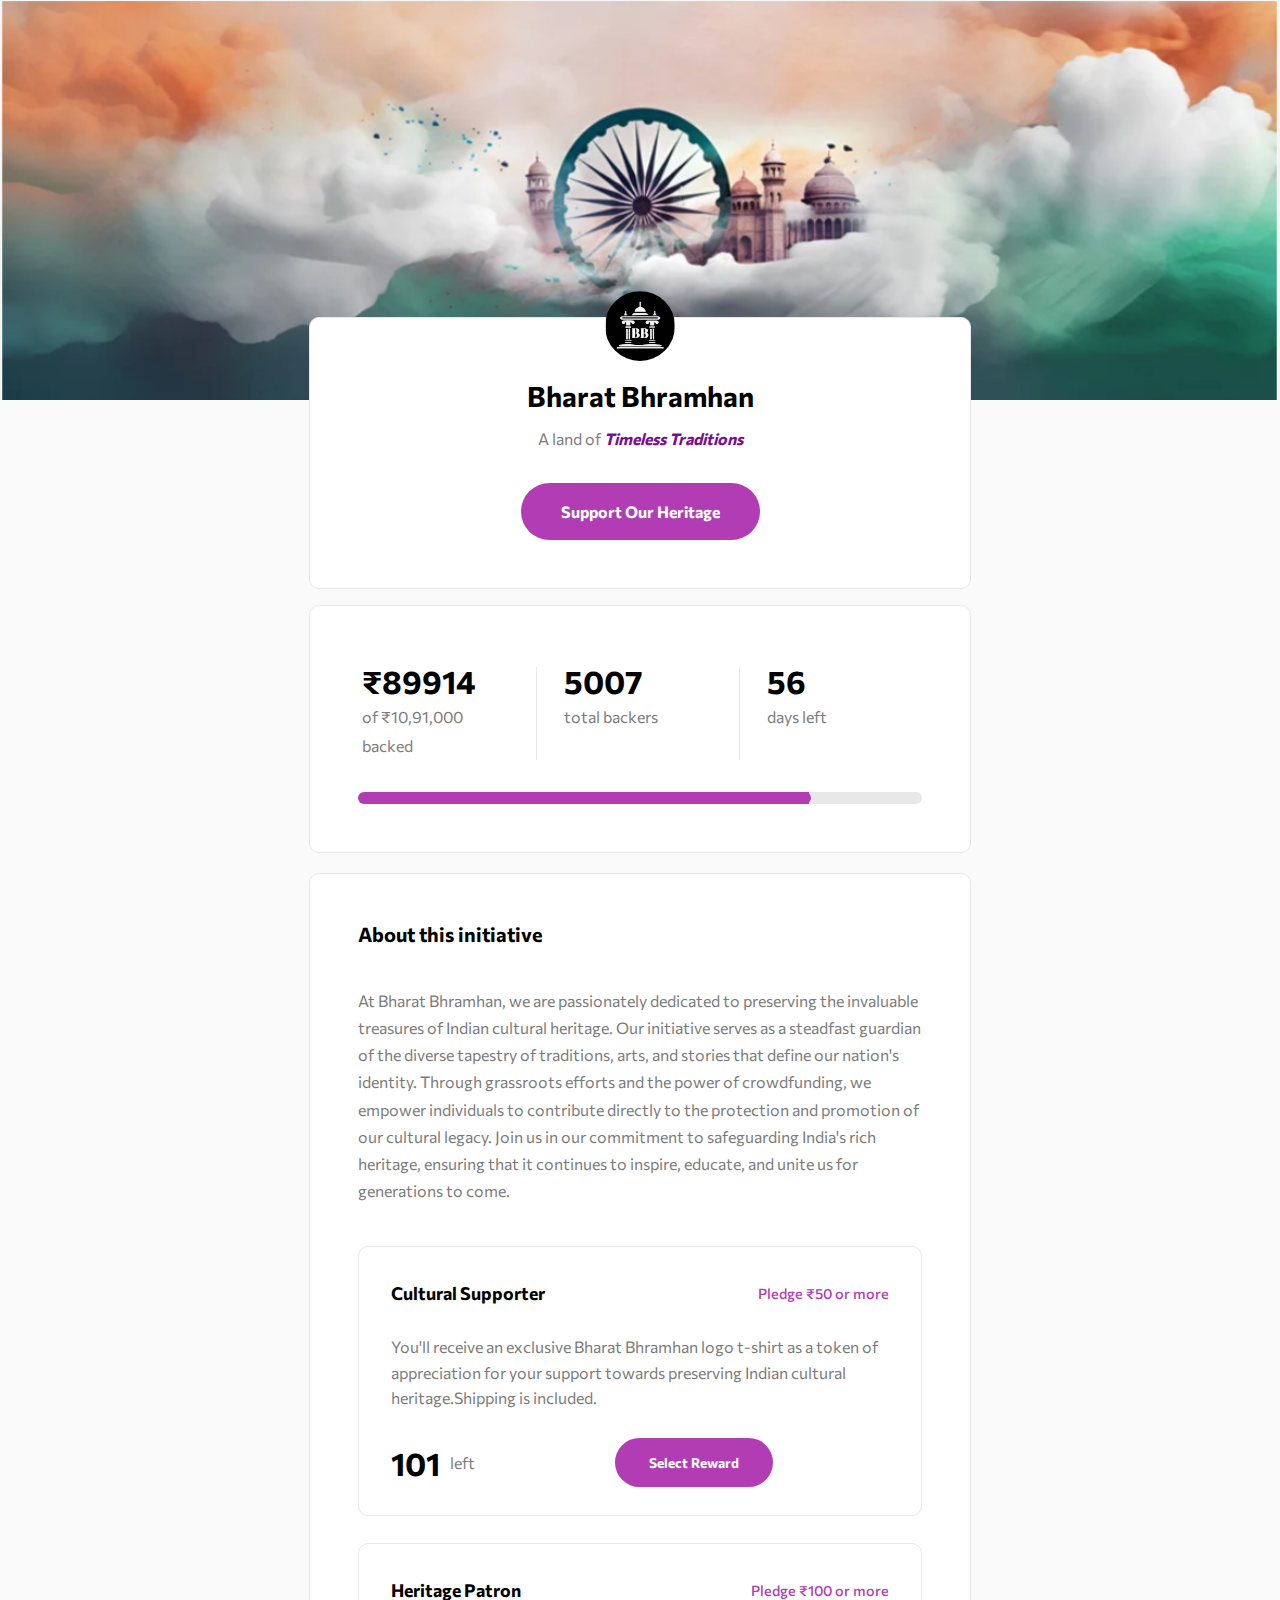
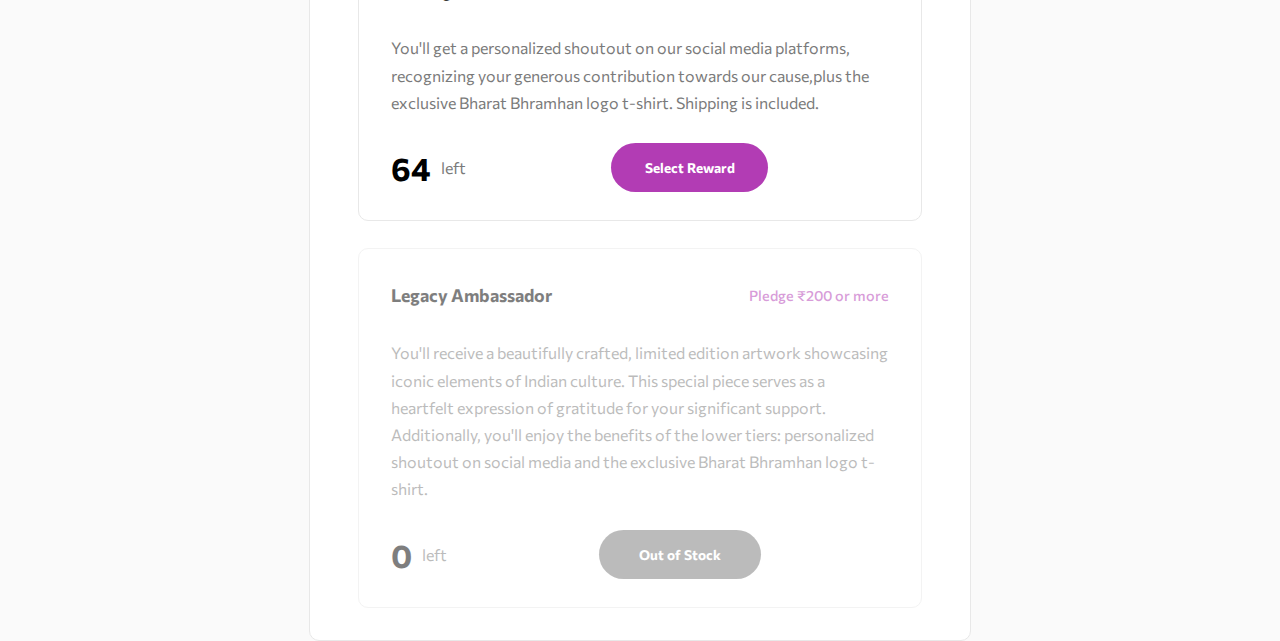
==== Crowd_Funding Frontend/index.html @ fe2e6b45 "Update index.html" ====
<!DOCTYPE html>
<html lang="en">

<head>
    <meta charset="UTF-8">
    <meta name="description" content="Crowdfunding product page - Frontend Mentor">
    <meta name="keywords" content="Crowdfunding product page, Frontend Mentor">
    <meta name="viewport" content="width=device-width, initial-scale=1.0">
    <link rel="icon" type="image/png" sizes="32x32" href="images/BB_favicon.png">
    <link rel="stylesheet" href="styles/styles.css">
    <link rel="stylesheet" href="styles/responsive.css">
    <title>Bharat Bhramhan</title>
</head>

<body>
    <header class="head">

        <nav class="menu">
            <!-- <a href=""class="hidden-image"><img src="images/BB_favicon.png" height="60px" width="60px"  alt="Logo" class="logo"></a> -->
            <!-- <ul>
                <li><a href="./" class="link">About</a></li>
                <li><a href="./" class="link">Discover</a></li>
                <li><a href="./" class="link">Get Started</a></li>
            </ul> -->
        </nav>
        <nav class="hambruger-navigation">
            <!-- <a href="www.instagram.com"><img
                    src="images/BB.svg" alt="Logo" border-radius="40px" class="logo-hambruger"></a> -->
            <div class="hamburger-menu"></div>
        </nav>

        <div class="menu-background"></div>
    </header>
    <main>

        <article class="project-header">

            <a href="https://catherineisonline.github.io/crowdfunding-product-page-frontendmentor/"><img
                    src="images/BB.svg"  alt="project-logo" class="project-logo"></a>
            <section class="intro">

                <section class="intro-info">

                    <h1>Bharat Bhramhan</h1>
                    <p>A  land of <b>Timeless Traditions</b></p>
                </section>
                <section class="action-btn">

                    <button type="button" class="back-btn">Support Our Heritage</button>
                    <section class="bookmark">
                        
                        
                        
                    </section>

                </section>
            </section>

        </article>
        <article class="stats">

            <section class="stats-numbers">

                <p class="stat"><span>₹</span><span id="increment-one"></span><br>of ₹10,91,000 backed</p>
                <p class="stat"><span id="increment-two">2069</span><br>total backers</p>
                <p class="stat"><span id="increment-three">56</span><br>days left</p>
            </section>
            <input type="range" name="range" class="progress" min="0" max="10" value="8.4" step="1"
                aria-label="progress-bar">
        </article>
        <article class="project-description">


            <section class="projects-info">
                <h2>About this initiative</h2>
                <p>
                    At Bharat Bhramhan, we are passionately dedicated to preserving the invaluable treasures of Indian cultural heritage. Our initiative serves as a steadfast guardian of the diverse tapestry of traditions, arts, and stories that define our nation's identity. Through grassroots efforts and the power of crowdfunding, we empower individuals to contribute directly to the protection and promotion of our cultural legacy. Join us in our commitment to safeguarding India's rich heritage, ensuring that it continues to inspire, educate, and unite us for generations to come.
                </p>
            </section>
            <section class="project-types">

                <section class="item">

                    <section class="item-header">
                        <h3>Cultural Supporter </h3>
                        <p class="price-range">Pledge ₹50 or more</p>
                    </section>
                    <p class="item-description">You'll receive an exclusive Bharat Bhramhan logo t-shirt as a token of appreciation for your support towards preserving Indian cultural heritage.Shipping is included.</p>
                    <section class="info">

                        <p class="capacity"><span class="bamboo-capacity">101</span> left</p>
                        <button class="select-reward" id="reward-1">Select Reward</button>
                    </section>
                </section>
                <section class="item">

                    <section class="item-header">
                        <h3>Heritage Patron</h3>
                        <p class="price-range">Pledge ₹100 or more</p>
                    </section>
                    <p class="description">You'll get a personalized shoutout on our social media platforms, recognizing your generous contribution towards our cause,plus the exclusive Bharat Bhramhan logo t-shirt. Shipping is included.</p>
                    <section class="info">

                        <p class="capacity"><span class="black-capacity">64</span> left</p>
                        <button class="select-reward" id="reward-2">Select Reward</button>
                    </section>
                </section>
                <section class="item out-of-stock">

                    <section class="item-header">

                        <h3>Legacy Ambassador </h3>
                        <p class="price-range">Pledge ₹200 or more</p>
                    </section>
                    <p class="description">You'll receive a beautifully crafted, limited edition artwork showcasing iconic elements of Indian culture. This special piece serves as a heartfelt expression of gratitude for your significant support. Additionally, you'll enjoy the benefits of the lower tiers: personalized shoutout on social media and the exclusive Bharat Bhramhan logo t-shirt.</p>
                    <section class="info">

                        <p class="capacity"><span>0</span> left</p>
                        <button class="select-reward" id="reward-3">Out of Stock</button>
                    </section>
                </section>
            </section>
        </article>
        <article class="modal">

            <section class="modal-content">
                <img src="images/icon-close-modal.svg" alt="close" class="close-modal">
                <h2>Back our initiative</h2>
                <p class="description">
                    Want to support us in
                </p>
                <section class="project-types">

                    <section class="item" id="item-1">

                        <section class="info">

                            <input type="radio" name="type-selection" class="type-selection" id="support"
                                value="support" aria-label="No Reward">
                            <section class="item-header">
                                <h3>Pledge with no reward</h3>
                            </section>
                            <p class="description">
                                Choose to support us without a reward if you simply believe in our objective.
                            </p>
                        </section>
                    </section>
                    <section class="item" id="item-2">

                        <section class="info">

                            <input type="radio" name="type-selection" class="type-selection" aria-label="Bamboo"
                                value="bamboo">
                            <section class="item-header">
                                <h3>Cultural Supporter</h3>
                                <p class="price-range">Pledge ₹50 or more</p>
                                <p class="capacity"><span class="bamboo-capacity">101</span> left</p>
                            </section>
                            <p class="description">You'll receive an exclusive Bharat Bhramhan logo t-shirt as a token of appreciation for your support towards preserving Indian cultural heritage.Shipping is included
                            </p>
                        </section>
                        <section class="pledge">
                            <select class="options">
                                <!-- option tag starts -->
                                <option>Choose whom to Donate</option>
                                <option value="Ajanta Caves">Ajanta Caves</option>
                                <option value="#">Ellora Caves</option>
                                <option value="#">Agra Fort</option>
                                <option value="#">Taj Mahal</option>
                                <option value="#">Konarak Sun Temple</option>
                                <option value="#">Group of Monuments at Mahabalipuram</option>
                                <option value="#">Kaziranga National Park</option>
                                <option value="#">Manas Wildlife Sanctuary</option>
                                <option value="#">Keoladeo National Park</option>
                                <option value="#">Churches and Convents of Goa</option>
                                <option value="#">Khajuraho Group of Monuments</option>
                                <option value="#">Group of Monuments at Hampi</option>
                                <option value="#">Fatehpur Sikri</option>
                                <option value="#">Group of Monuments at Pattadakal</option>
                                <option value="#">Elephanta Caves</option>
                                <option value="#">Great Living Chola Temples</option>
                                <option value="#">Sundarbans National Park</option>
                                <option value="#">Nanda Devi and Valley of Flowers National Parks</option>
                                <option value="#">Buddhist Monuments at Sanchi</option>
                                <option value="#">Humayun's Tumb</option>
                                <option value="#">Qutb Minar and its Monuments</option>
                                <option value="#">Mountain Railways of India</option>
                                <option value="#">Mahabodhi Temple Complex at Bodh Gaya</option>
                                <option value="#">Rock Shelters of Bhimbetka</option>
                                <option value="#">Chhatrapati Shivaji Terminus (formerly Victoria Terminus)</option>
                                <option value="#">Champaner-Pavagadh Archaeological Park</option>
                                <option value="#">Red Fort Complex</option>
                                <option value="#">The Jantar Mantar</option>
                                <option value="#">Western Ghats</option>
                                <option value="#">Hill Forst of Rajasthan</option>
                                <option value="#">Rani ki vav (The Queen's Stepwell)</option>
                                <option value="#">Great Himalayan National Park</option>
                                <option value="#">Archaeological Site of Nalanda Mahavihara at Nalanda</option>
                                <option value="#">Khangchendzonga National Park</option>
                                <option value="#">The Architectural Work Of Le Corbusier</option>
                                <option value="#">Historic City of Ahmedabad</option>
                                <option value="#">The Victorian and Art Deco Ensemble of Mumbai</option>
                                <option value="#">Jaipur</option>
                                <!-- option tag ends -->
                              </select>
                            <form action="post" class="form">
                                <section class="container">

                                    <label>₹</label>
                                    <input type="number" name="pledge-input" min="25" value="25" class="pledge-input"
                                        aria-label="Bamboo">
                                </section>
                                <button type="submit" class="cta-continue">Continue</button>
                            </form>
                        </section>
                    </section>
                    <section class="item" id="item-3">

                        <section class="info">

                            <input type="radio" name="type-selection" class="type-selection" aria-label="Black"
                                value="black">
                            <section class="item-header">
                                <h3>Heritage Patron</h3>
                                <p class="price-range">Pledge ₹100 or more</p>
                                <p class="capacity"><span class="black-capacity">64</span> left</p>
                            </section>
                            <p class="description">You'll get a personalized shoutout on our social media platforms, recognizing your generous contribution towards our cause,plus the exclusive Bharat Bhramhan logo t-shirt. Shipping is included.</p>
                        </section>
                        <section class="pledge">

                            <select class="options">
                                <!-- option tag starts -->
                                <option>Choose whom to Donate</option>
                                <option value="#">Ajanta Caves</option>
                                <option value="#">Ellora Caves</option>
                                <option value="#">Agra Fort</option>
                                <option value="#">Taj Mahal</option>
                                <option value="#">Konarak Sun Temple</option>
                                <option value="#">Group of Monuments at Mahabalipuram</option>
                                <option value="#">Kaziranga National Park</option>
                                <option value="#">Manas Wildlife Sanctuary</option>
                                <option value="#">Keoladeo National Park</option>
                                <option value="#">Churches and Convents of Goa</option>
                                <option value="#">Khajuraho Group of Monuments</option>
                                <option value="#">Group of Monuments at Hampi</option>
                                <option value="#">Fatehpur Sikri</option>
                                <option value="#">Group of Monuments at Pattadakal</option>
                                <option value="#">Elephanta Caves</option>
                                <option value="#">Great Living Chola Temples</option>
                                <option value="#">Sundarbans National Park</option>
                                <option value="#">Nanda Devi and Valley of Flowers National Parks</option>
                                <option value="#">Buddhist Monuments at Sanchi</option>
                                <option value="#">Humayun's Tumb</option>
                                <option value="#">Qutb Minar and its Monuments</option>
                                <option value="#">Mountain Railways of India</option>
                                <option value="#">Mahabodhi Temple Complex at Bodh Gaya</option>
                                <option value="#">Rock Shelters of Bhimbetka</option>
                                <option value="#">Chhatrapati Shivaji Terminus (formerly Victoria Terminus)</option>
                                <option value="#">Champaner-Pavagadh Archaeological Park</option>
                                <option value="#">Red Fort Complex</option>
                                <option value="#">The Jantar Mantar</option>
                                <option value="#">Western Ghats</option>
                                <option value="#">Hill Forst of Rajasthan</option>
                                <option value="#">Rani ki vav (The Queen's Stepwell)</option>
                                <option value="#">Great Himalayan National Park</option>
                                <option value="#">Archaeological Site of Nalanda Mahavihara at Nalanda</option>
                                <option value="#">Khangchendzonga National Park</option>
                                <option value="#">The Architectural Work Of Le Corbusier</option>
                                <option value="#">Historic City of Ahmedabad</option>
                                <option value="#">The Victorian and Art Deco Ensemble of Mumbai</option>
                                <option value="#">Jaipur</option>
                                <!-- option tag ends -->
                              </select>
                            <form action="" class="form">
                                <section class="container">

                                    <label>₹</label>
                                    <input type="number" name="pledge-input" min="75" value="75" class="pledge-input"
                                        aria-label="Black">
                                </section>
                                <button type="submit" class="cta-continue">Continue</button>
                            </form>
                        </section>
                    </section>
                    <section class="item out-of-stock" id="item-4">

                        <section class="info">

                            <input type="radio" name="type-selection" class="type-selection"
                                aria-label="Mahogany Special Edition">
                            <section class="item-header">
                                <h3>Legacy Ambassador</h3>
                                <p class="price-range">Pledge ₹200 or more</p>
                                <p class="capacity"><span>0</span> left</p>
                            </section>
                            <p class="description">You'll receive a beautifully crafted, limited edition artwork showcasing iconic elements of Indian culture. This special piece serves as a heartfelt expression of gratitude for your significant support. Additionally, you'll enjoy the benefits of the lower tiers: personalized shoutout on social media and the exclusive Bharat Bhramhan logo t-shirt.</</p>
                        </section>
                        <section class="pledge">

                            <select>
                                <!-- option tag starts -->
                                <option>Choose an option</option>
                                <option value="html">HTML</option>
                                <option value="java">JAVA</option>
                                <option value="C++">C++</option>
                                <option value="php">PHP</option>
                                <option value="perl">PERL</option>
                                <!-- option tag ends -->
                              </select>
                            <form>
                                <section class="container">

                                    <label>₹</label>
                                    <input type="number" name="pledge-input" min="200" value="200" class="pledge-input"
                                        aria-label="Mahogany Special Edition Price Input">
                                </section>
                                <button type="submit" class="cta-continue">Continue</button>
                            </form>
                        </section>
                    </section>
                </section>
            </section>
            <section class="modal-success">

                <img src="images/Check-Icon.svg" alt="check" class="check">
                <section>
                    <h4>Thank you for your generous pledge to Bharat Bhramhan!</h4>
                    <p class="description">Your support is invaluable in safeguarding and celebrating the rich cultural heritage of India. Together, we're making a profound impact on preserving our legacy for generations to come.</p>
                </section>
                <button class="got-it">Got it!</button>
            </section>
        </article>
    </main>
    <script src="index.js"></script>
</body>

</html>
---- Crowd_Funding Frontend/styles/styles.css ----
@import url("https://fonts.googleapis.com/css2?family=Commissioner:wght@400;500;700&display=swap");
:root {
  --moderate-cyan: hsl(299, 50%, 47%);
  --dark-cyan: hsl(289, 72%, 77%);
  --black: hsl(0, 0%, 0%);
  --dark-gray: hsl(0, 0%, 48%);
  --white: rgb(255, 255, 255);
  --gray: rgb(250, 250, 250);
  --light-gray: rgb(232, 232, 232);
  --body-font: "Commissioner", sans-serif;
  --svg-gray: rgba(112, 112, 112, 255);
}

b{
color:hsl(289, 85%, 31%);
font-style:italic;
}
html {
  height: 100vh;
}
body {
  -ms-overflow-style: none; /* for Internet Explorer, Edge */
  scrollbar-width: none; /* for Firefox */
  overflow-y: scroll;
  position: relative;
  margin: 0;
  font-family: var(--body-font);
  font-size: 16px;
  background-color: var(--gray);
  color: var(--dark-gray);
}
body::-webkit-scrollbar {
  display: none; /* for Chrome, Safari, and Opera */
}
h1,
h2,
h3,
h4 {
  font-weight: 700;
  color: var(--black);
}
.description {
  line-height: 1.7em;
}
header {
  background-image: url("../images/Flag-Desktop.png");
  background-repeat: no-repeat;
  background-size: cover;
  height: 25rem;
  background-position: top;
}

.hamburger-menu,
.logo-hambruger {
  display: none;
}

/* Menu */
nav {
  display: flex;
  flex-direction: row;
  justify-content: space-between;
  align-items: center;
  padding: 2rem 0;
  width: 77%;
  margin: 0 auto;
}
.menu ul {
  display: flex;
  flex-direction: row;
  justify-content: space-between;
  gap: 2.1rem;
  list-style: none;
}
.menu ul li a {
  color: var(--white);
  text-decoration: none;
  font-size: 0.8rem;
}

.project-header,
.stats,
.project-description,
.modal-content,
.modal-success {
  width: 44%;
  margin: auto;
  background-color: var(--white);
  border-radius: 10px;
  padding: 2rem 3rem;
  margin: 2rem auto;
  position: relative;
}
.project-header {
  margin-top: -6.5%;
  border: 1px solid var(--light-gray);
}
.project-header .project-logo {
  position: absolute;
  top: -27px;
  height: 70px;
  width: 70px;
  border-radius: 40px;
  left: 50%;
  transform: translateX(-50%);
}

.intro {
  display: flex;
  flex-direction: column;
  text-align: center;
  gap: 1.2rem;
  padding-top: 1.8rem;
}
.intro-info {
  display: flex;
  flex-direction: column;
  display: flex;
}
h1 {
  font-size: 1.75em;
  margin: 0;
}

/* Action Buttons */
.action-btn {
  display: flex;
  justify-content: space-between;
  align-items: center;
  padding-bottom: 1rem;
}
.back-btn {
  padding: 1.2rem 2.5rem;
  border-radius: 30px;
  background-color: var(--moderate-cyan);
  color: var(--white);
  cursor: pointer;
  border: none;
  font-family: var(--body-font);
  font-weight: 700;
  font-size: 1rem;
}

.bookmark {
  position: relative;
  cursor: pointer;
  height: 56px;
}
/* Bookmark button */
.bookmark button {
  border-radius: 0 30px 30px 0;
  cursor: pointer;
  font-weight: 700;
  border: none;
  position: relative;
  padding: 0 2rem;
  font-weight: var(--body-font);
  font-weight: 700;
  font-size: 0.9rem;
  font-size: 1rem;
  height: 56px;
  color: var(--dark-gray);
}

.bookmark svg {
  position: absolute;
  left: -21%;
  top: 0;
}

.bookmark.bookmarked button {
  color: var(--dark-cyan);
}
.bookmark.bookmarked svg circle {
  fill: var(--dark-cyan);
}
.bookmark.bookmarked svg path {
  fill: var(--white);
}
/* Stats */
.stats {
  display: flex;
  flex-direction: column;
  border: 1px solid var(--light-gray);
  margin-top: -1rem;
}
.stats-numbers {
  display: grid;
  grid-template-columns: repeat(3, 1fr);
  gap: 3rem;
  padding-top: 0.8rem;
  padding-left: 0.2rem;
}
.stat {
  position: relative;
}
.stat::after {
  content: "";
  position: absolute;
  left: calc(100% + 1.25rem);
  bottom: 0;
  height: 100%;
  border-right: 1px solid var(--light-gray);
}
.stats-numbers .stat:last-child:after {
  border: none;
}
.stat {
  font-size: 1rem;
  line-height: 1.8rem;
}
.stats-numbers .stat span {
  font-weight: 700;
  font-size: 2em;
  color: var(--black);
  /* letter-spacing: 1px; */
}
.stats .progress {
  border-radius: 0.75rem;
  width: 100%;
  margin: 1rem 0;
  padding: 0;
  outline: none;
  pointer-events: none;
  appearance: none;
  -moz-appearance: none;
  -webkit-appearance: none;
  height: 0.75rem;
  background: linear-gradient(
    to right,
    var(--moderate-cyan) 0,
    var(--moderate-cyan) 80%,
    var(--light-gray) 80%,
    var(--light-gray) 100%
  );
}
.stats .progress::-webkit-slider-thumb {
  appearance: none;
  -moz-appearance: none;
  -webkit-appearance: none;
  width: 0.75rem;
  height: 0.75rem;
  border-radius: 50%;
  background-color: var(--moderate-cyan);
}

/* Project Description */
.project-description {
  display: flex;
  flex-direction: column;
  border: 1px solid var(--light-gray);
  margin-top: -0.8rem;
  gap: 1.6rem;
}
.projects-info {
  display: flex;
  flex-direction: column;
  gap: 0.5rem;
}
.projects-info p {
  line-height: 1.7rem;
}
.projects-info h2 {
  font-size: 1.25em;
}
.project-types {
  display: flex;
  flex-direction: column;
  gap: 1.7rem;
}
.project-types h3 {
  font-size: 1.25em;
}

/* Project Item */
.item {
  display: flex;
  flex-direction: column;
  border: 1px solid var(--light-gray);
  border-radius: 10px;
  padding-top: 1.05rem;
  padding-bottom: 1rem;
  padding-left: 2rem;
  padding-right: 2rem;
}
.item-header {
  display: flex;
  flex-direction: row;
  justify-content: space-between;
  align-items: center;
  flex-wrap: wrap;
  gap: 1rem;
}
.item-header h3 {
  font-size: 1.11rem;
}

.item-header p {
  font-weight: 500;
  color: var(--moderate-cyan);
  font-size: 0.9rem;
}
.item-description {
  margin-top: 0.8rem;
  line-height: 1.6rem;
}
.item .info {
  display: flex;
  justify-content: space-between;
  align-items: center;
  flex-wrap: wrap;
  gap: 1.5rem;
}

.capacity {
  display: flex;
  align-items: center;
  gap: 10px;
}
.capacity span {
  font-size: 2em;
  font-weight: 700;
  color: var(--black);
}
.select-reward {
  padding: 1rem 2.1rem;
  border-radius: 2rem;
  background-color: var(--moderate-cyan);
  color: var(--white);
  cursor: pointer;
  border: none;
  font-weight: 700;
  font-size: 0.85rem;
  font-family: var(--body-font);
}

.project-description .project-types .item.out-of-stock {
  opacity: 0.5;
}

.out-of-stock .select-reward {
  background-color: var(--dark-gray);
  padding: 1rem 2.5rem;
  cursor: not-allowed;
}

/* Modal */
.modal {
  display: none;
}
.show-modal .modal {
  display: block;
  position: absolute;
  width: 100%;
  background-color: rgba(0, 0, 0, 0.8);
  top: 0;
  height: 100%;
}
.modal-content {
  position: absolute;
  top: 7.5%;
  left: 50%;
  transform: translateX(-50%);
}
.completed .modal-content {
  display: none;
}
.modal-content .item {
  padding: 1.5rem;
}
.modal-content .item.out-of-stock {
  opacity: 0.5;
  pointer-events: none;
}
.modal-content .item.item-selected {
  border: 2px solid;
  border-color: var(--moderate-cyan);
}
.modal-content .item .info {
  display: grid;
  grid-template-columns: repeat(2, auto);
  justify-content: space-between;
  align-items: flex-start;
  column-gap: 1rem;
}
.type-selection {
  grid-area: 1/1 / span 2/1;
  width: 25px;
  height: 25px;
  margin: 0;
  cursor: pointer;
}
.info .item-header .capacity span {
  font-size: 1.1em;
}
.info .item-header > * {
  margin: 0;
}

.pledge {
  display: none;
}

.pledge form {
  display: flex;
  flex-direction: row;
  gap: 0.6rem;
}

.item.item-selected .pledge {
  border-top: 1px solid var(--white);
  display: flex;
  flex-direction: row;
  flex-wrap: wrap;
  justify-content: space-between;
  align-items: center;
  font-size: 0.9rem;
}

.container {
  display: flex;
  flex-direction: row;
  align-items: center;
  width: max-content;
  gap: 10px;
  border: 1px solid var(--light-gray);
  padding: 0.9rem 1.2rem;
  border-radius: 40px;
  cursor: pointer;
}

.container label {
  font-weight: 700;
  color: var(--dark-gray);
  margin-bottom: 3px;
  font-size: 0.85em;
}
.pledge-input {
  appearance: none;
  -moz-appearance: none;
  -webkit-appearance: none;
  outline: none;
  border: none;
  margin: 0;
  font-size: 1em;
  font-weight: 700;
  color: var(--black);
  width: 2rem;
  display: flex;
  flex-direction: row;
  align-items: center;
  gap: 1rem;
}
.pledge-input::-webkit-outer-spin-button,
.pledge-input::-webkit-inner-spin-button {
  appearance: none;
  -moz-appearance: none;
  -webkit-appearance: none;
  margin: 0;
}
.cta-continue {
  background-color: var(--moderate-cyan);
  padding: 0.9rem 1.2rem;
  border-radius: 40px;
  outline: none;
  border: none;
  color: var(--white);
  cursor: pointer;
  font-weight: 700;
}

.close-modal {
  position: absolute;
  top: 2rem;
  right: 2rem;
  cursor: pointer;
}
.modal-success {
  display: none;
}
.completed .modal-success {
  display: block;
  position: absolute;
  top: 33.5%;
  left: 50%;
  transform: translateX(-50%) translateY(-50%);
  text-align: center;
  max-width: 32%;
  padding: 2.8rem 2.3rem;
  display: flex;
  flex-direction: column;
  align-items: center;
  gap: 1rem;
}
.modal-success img {
  width: 5.5rem;
}

.modal-success h4 {
  font-size: 1.5rem;
}
.got-it {
  padding: 1rem 2rem;
  border-radius: 40px;
  background-color: var(--moderate-cyan);
  color: var(--white);
  font-weight: 700;
  cursor: pointer;
  border: none;
}

.got-it,
.cta-continue,
.container,
.info .item-header h3,
.select-reward,
.bookmark svg circle,
.back-btn {
  transition: all ease-in 0.2s;
  margin: 0% auto;
}
@media (hover: hover) {
  .got-it:hover,
  .cta-continue:hover,
  .container:hover,
  .info .item-header h3:hover,
  .select-reward:hover,
  .bookmark:hover svg circle,
  .back-btn:hover {
    transition: all ease-in 0.2s;
  }

  .got-it:hover {
    background-color: var(--dark-cyan);
  }
  .cta-continue:hover {
    background-color: var(--dark-cyan);
  }
  .container:hover {
    border-color: var(--moderate-cyan);
  }
  .info .item-header h3:hover {
    color: var(--moderate-cyan);
    cursor: pointer;
  }
  .select-reward:hover {
    background-color: var(--dark-cyan);
  }
  #reward-3:hover {
    background-color: var(--dark-gray);
  }
  .bookmark:hover svg circle {
    fill: var(--svg-gray);
  }
  .back-btn:hover {
    background-color: var(--dark-cyan);
  }
}

.options{
  background-color:hsl(289, 72%, 77%);
  border-radius: 20px;
  outline: none;
  padding: 0.4rem 0.2rem;
  border: none;
  margin:10px 3.2px;
  padding: 3px;
  color: black;
  cursor: pointer;
  font-weight: 700;
}
---- Crowd_Funding Frontend/styles/responsive.css ----
@media screen and (max-width: 990px) {
  header {
    height: 15rem;
    background-size: cover;
  }
  .project-header,
  .stats,
  .project-description,
  .modal-content {
    width: 60%;
  }
  .completed .modal-success {
    top: 5%;
    left: 0;
    right: 0;
    max-width: 90%;
    transform: initial;
  }
}
@media (max-width: 768px){
  .options{
    background-color:hsl(289, 72%, 77%);
    border-radius: 20px;
    outline: none;
    margin:2px;
    padding: 3px;
    padding: 0.4rem 0.2rem;
    border: none;
    color: black;
    cursor: pointer;
    font-weight: 700;
    /* font-size:12px; */
  }
}
@media (max-width: 640px){
  .options{
    background-color:hsl(289, 72%, 77%);
    border-radius: 20px;
    outline: none;
    padding: 0.4rem 0.2rem;
    border: none;
    color: black;
    cursor: pointer;
    font-weight: 700;
    font-size:12px;
  }
}
@media (max-width: 580px){
  .options{
    background-color:hsl(289, 72%, 77%);
    border-radius: 20px;
    outline: none;
    padding: 0.4rem 0.2rem;
    border: none;
    color: black;
    cursor: pointer;
    font-weight: 700;
    font-size:11px;
  }
}
@media (max-width: 545px){
  .options{
    background-color:hsl(289, 72%, 77%);
    border-radius: 20px;
    outline: none;
    padding: 0.4rem 0.2rem;
    border: none;
    color: black;
    cursor: pointer;
    font-weight: 700;
    font-size:10.5px;
  }
}
@media (max-width: 516px){
  .options{
    background-color:hsl(289, 72%, 77%);
    border-radius: 20px;
    outline: none;
    padding: 0.4rem 0.2rem;
    border: none;
    color: black;
    cursor: pointer;
    font-weight: 700;
    font-size:9px;
  }
}
@media (max-width: 480px){
  .options{
    background-color:hsl(289, 72%, 77%);
    border-radius: 20px;
    outline: none;
    padding: 0.4rem 0.2rem;
    border: none;
    color: black;
    cursor: pointer;
    font-weight: 700;
    font-size:8px;
  }
}
@media (max-width: 420px){
  .options{
    background-color:hsl(289, 72%, 77%);
    border-radius: 20px;
    outline: none;
    padding: 0.4rem 0.2rem;
    border: none;
    color: black;
    cursor: pointer;
    font-weight: 700;
    font-size:6px;
  }
}
@media (max-width: 400px){
  .options{
    background-color:hsl(289, 72%, 77%);
    border-radius: 20px;
    outline: none;
    padding: 0.4rem 0.2rem;
    border: none;
    color: black;
    cursor: pointer;
    font-weight: 700;
    font-size:5px;
  }
}


@media (max-width: 768px) {
  header {
    background-image: url("../images/Flag-Mobile.png");
  }
  .hambruger-navigation {
    display: flex;
    flex-direction: row;
    justify-content: space-between;
  }
  .hamburger-menu {
    width: 16px;
    height: 15px;
    background: url("../images/icon-hamburger.svg") no-repeat;
    display: block;
    transition: all 0.2s;
    cursor: pointer;
  }
  .logo {
    display: none;
  }
  .logo-hambruger {
    display: inline-block;
    border-radius: 30px;
  }
  .hamburger-menu.active {
    background: url("../images/icon-close-menu.svg") no-repeat;
    background-size: contain;
  }
  .menu {
    display: none;
  }
  .menu.active {
    position: absolute;
    top: 3%;
    right: 0;
    left: 0;
    width: calc(100% - 2 * 11.5vw);
    display: flex;
    flex-direction: column;
    padding: 0;
    background-color: var(--white);
    font-size: 1.5em;
    z-index: 4;
    box-shadow: 0 0 150px 150px rgba(0, 0, 0, 0.4);
    border-radius: 10px;
  }
  .menu.active ul {
    flex-direction: column;
    width: 100%;
    gap: 1rem;
  }
  .menu.active a {
    color: var(--black);
    font-size: 1.1rem;
  }
  .hidden-image {
    display: none;
  }
  .menu.active li {
    position: relative;
  }
  .menu.active li::after {
    content: "";
    position: absolute;
    border-bottom: 1px solid var(--light-gray);
    width: 80%;
    left: 0;
    top: 120%;
  }
  .menu.active li:last-child::after {
    width: 0;
  }
  .bookmark {
    width: 56px;
  }
  .bookmark button {
    display: none;
  }
  .project-header,
  .stats,
  .project-description,
  .modal-content,
  .modal-success {
    margin: 2rem 11.5vw;
    width: calc(100% - 2 * 11.5vw - 4rem);
    padding: 2rem;
  }
  .action-btn {
    display: flex;
    justify-content: space-evenly;
    align-items: center;
    gap: 1rem;
  }
  .action-btn .bookmark p {
    display: none;
  }
  .stats .numbers {
    grid-template-columns: auto;
    justify-content: center;
    gap: 1rem;
    text-align: center;
  }
  .modal-content {
    position: absolute;
    margin: 0;
  }
  .item.item-selected .pledge {
    gap: 1rem;
    justify-content: center;
  }
}

@media screen and (max-width: 600px) {
  .stats-numbers {
    grid-template-columns: 1fr;
    justify-items: center;
  }
  .stat::after {
    content: "";
    position: absolute;
    left: 50%;
    top: 60%;
    bottom: initial;
    width: inherit;
    height: 7rem;
    border-right: 1px solid var(--light-gray);
    rotate: 90deg;
  }
  .stat {
    text-align: center;
  }
}
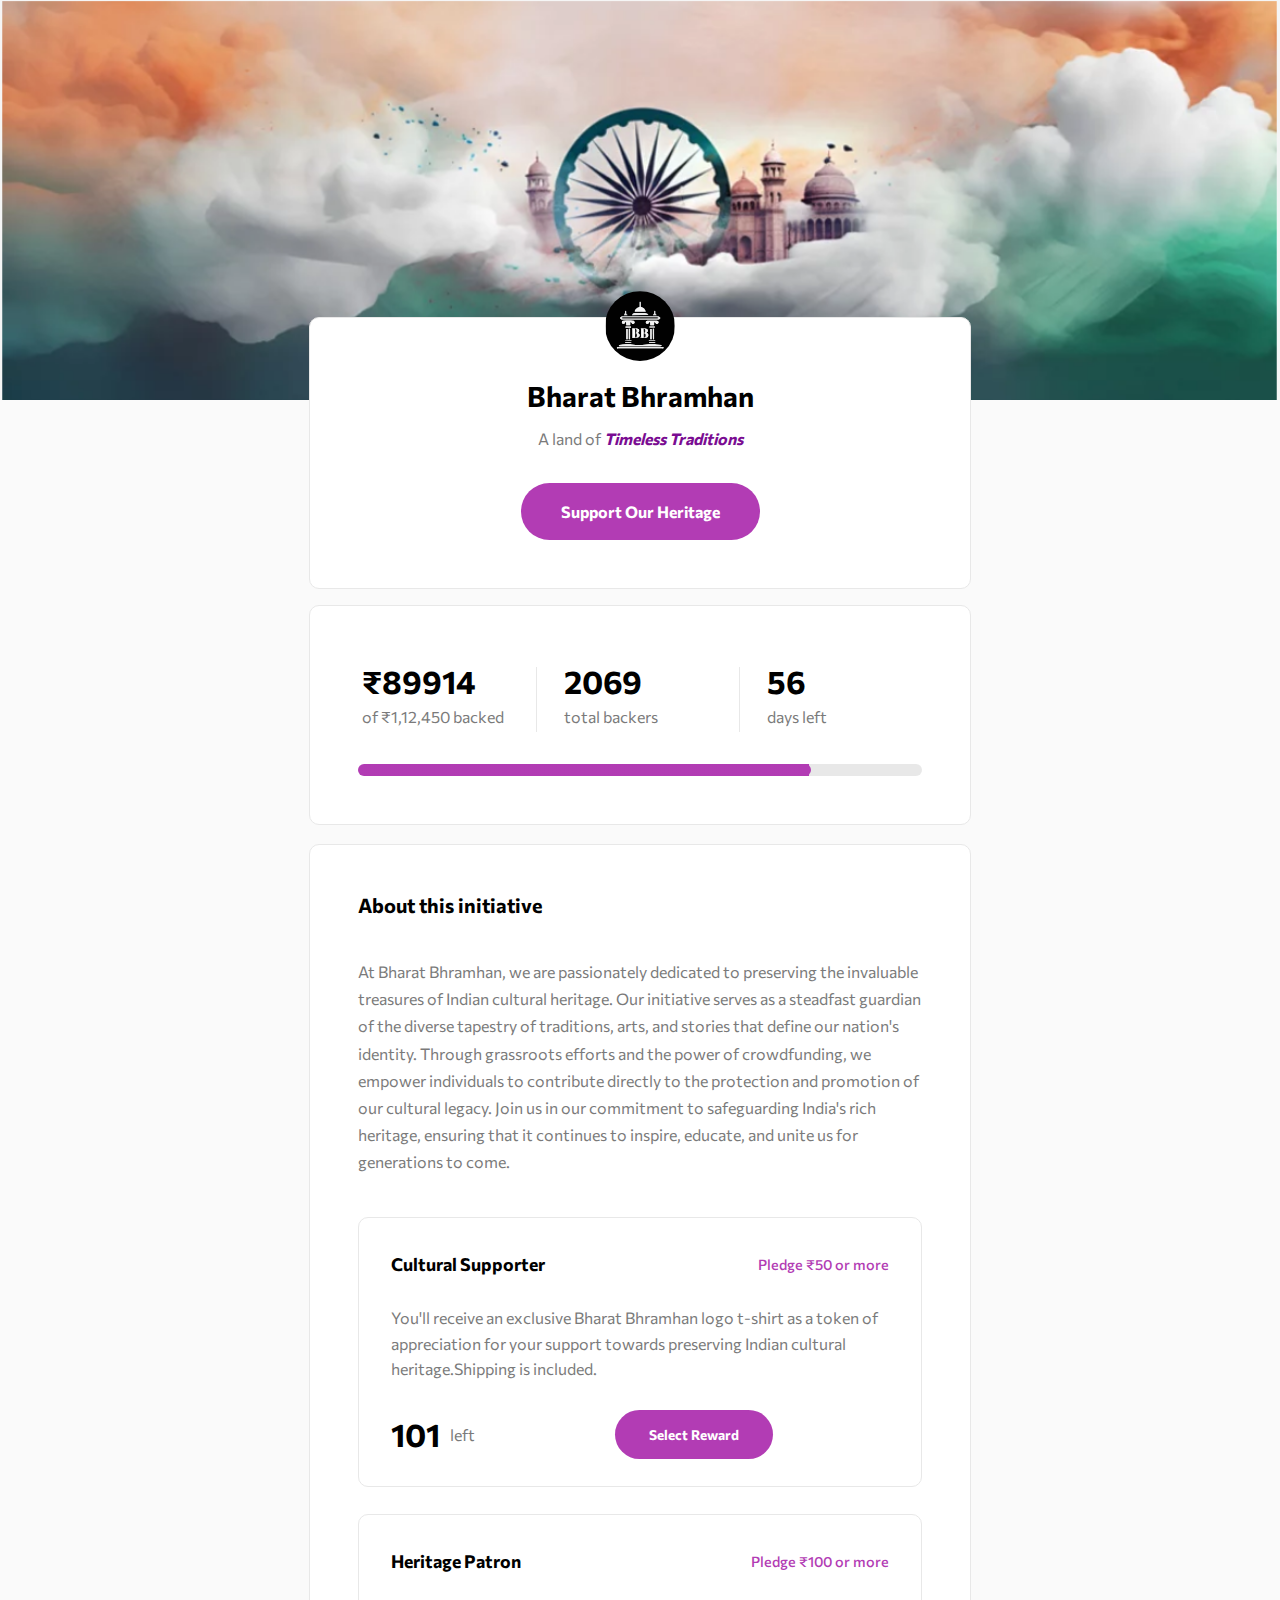
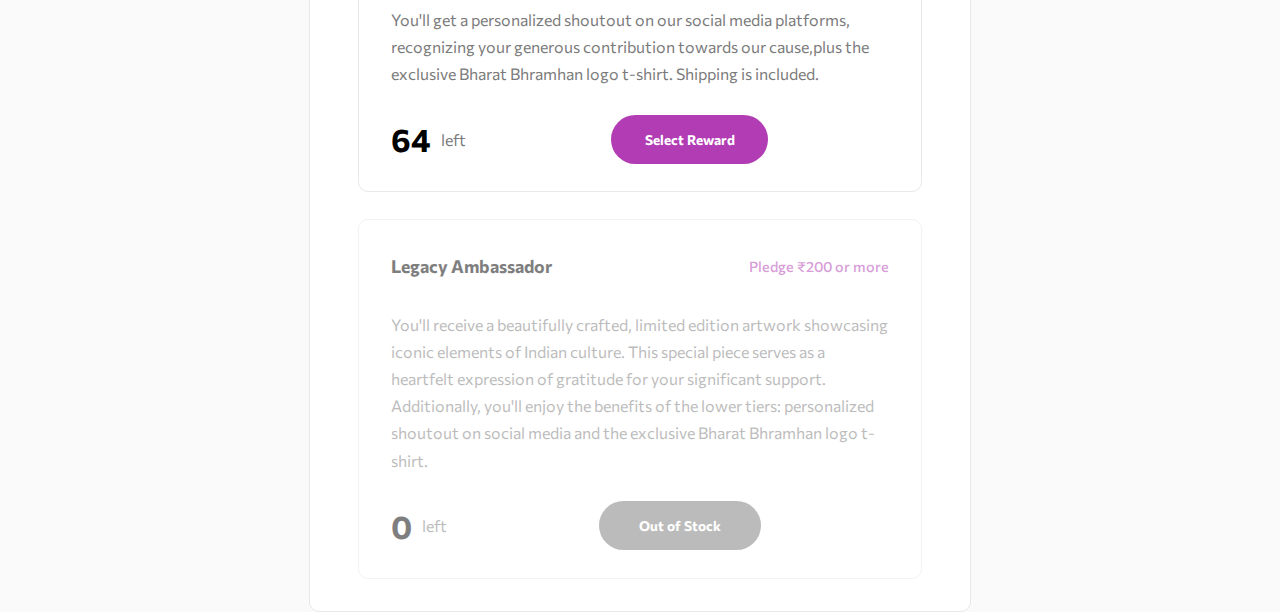
==== commit b6037224: "Update index.html" ====
--- a/Crowd_Funding Frontend/index.html
+++ b/Crowd_Funding Frontend/index.html
@@ -61,7 +61,7 @@
 
             <section class="stats-numbers">
 
-                <p class="stat"><span>₹</span><span id="increment-one"></span><br>of ₹10,91,000 backed</p>
+                <p class="stat"><span>₹</span><span id="increment-one"></span><br>of ₹1,12,450 backed</p>
                 <p class="stat"><span id="increment-two">2069</span><br>total backers</p>
                 <p class="stat"><span id="increment-three">56</span><br>days left</p>
             </section>
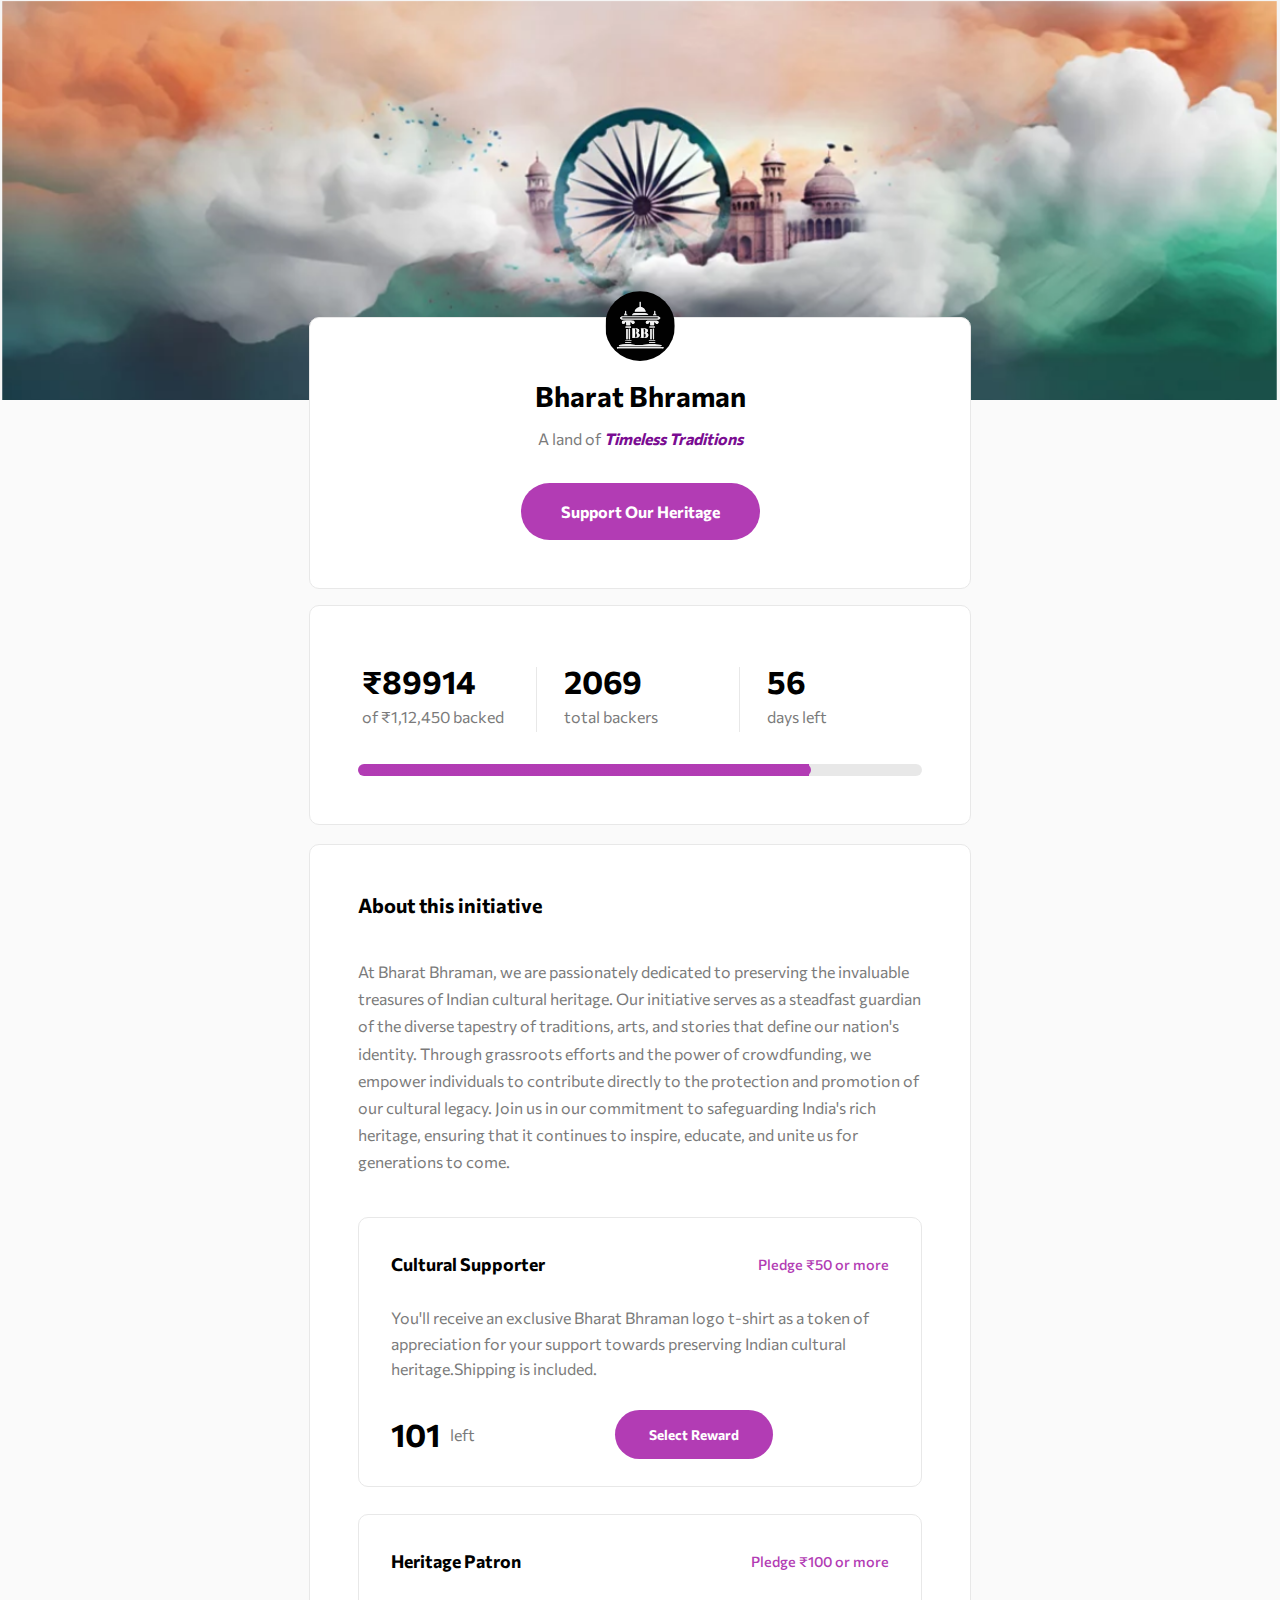
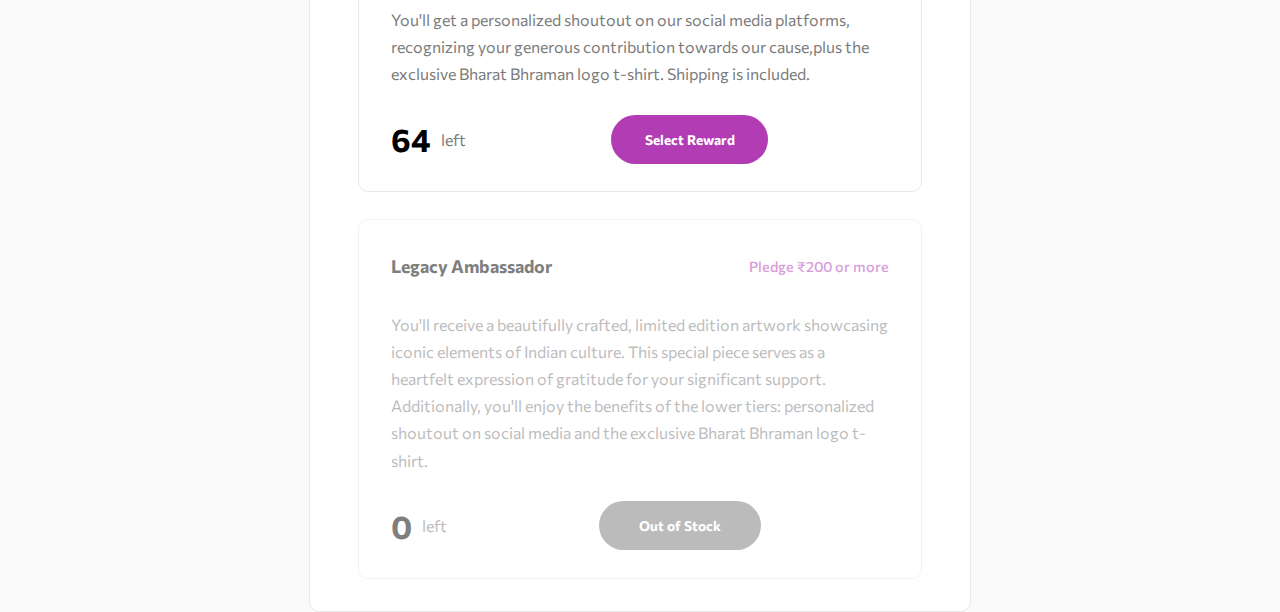
==== commit 26bab17a: "Update index.html" ====
--- a/Crowd_Funding Frontend/index.html
+++ b/Crowd_Funding Frontend/index.html
@@ -9,7 +9,7 @@
     <link rel="icon" type="image/png" sizes="32x32" href="images/BB_favicon.png">
     <link rel="stylesheet" href="styles/styles.css">
     <link rel="stylesheet" href="styles/responsive.css">
-    <title>Bharat Bhramhan</title>
+    <title>Bharat Bhraman</title>
 </head>
 
 <body>
@@ -41,7 +41,7 @@
 
                 <section class="intro-info">
 
-                    <h1>Bharat Bhramhan</h1>
+                    <h1>Bharat Bhraman</h1>
                     <p>A  land of <b>Timeless Traditions</b></p>
                 </section>
                 <section class="action-btn">
@@ -74,7 +74,7 @@
             <section class="projects-info">
                 <h2>About this initiative</h2>
                 <p>
-                    At Bharat Bhramhan, we are passionately dedicated to preserving the invaluable treasures of Indian cultural heritage. Our initiative serves as a steadfast guardian of the diverse tapestry of traditions, arts, and stories that define our nation's identity. Through grassroots efforts and the power of crowdfunding, we empower individuals to contribute directly to the protection and promotion of our cultural legacy. Join us in our commitment to safeguarding India's rich heritage, ensuring that it continues to inspire, educate, and unite us for generations to come.
+                    At Bharat Bhraman, we are passionately dedicated to preserving the invaluable treasures of Indian cultural heritage. Our initiative serves as a steadfast guardian of the diverse tapestry of traditions, arts, and stories that define our nation's identity. Through grassroots efforts and the power of crowdfunding, we empower individuals to contribute directly to the protection and promotion of our cultural legacy. Join us in our commitment to safeguarding India's rich heritage, ensuring that it continues to inspire, educate, and unite us for generations to come.
                 </p>
             </section>
             <section class="project-types">
@@ -85,7 +85,7 @@
                         <h3>Cultural Supporter </h3>
                         <p class="price-range">Pledge ₹50 or more</p>
                     </section>
-                    <p class="item-description">You'll receive an exclusive Bharat Bhramhan logo t-shirt as a token of appreciation for your support towards preserving Indian cultural heritage.Shipping is included.</p>
+                    <p class="item-description">You'll receive an exclusive Bharat Bhraman logo t-shirt as a token of appreciation for your support towards preserving Indian cultural heritage.Shipping is included.</p>
                     <section class="info">
 
                         <p class="capacity"><span class="bamboo-capacity">101</span> left</p>
@@ -98,7 +98,7 @@
                         <h3>Heritage Patron</h3>
                         <p class="price-range">Pledge ₹100 or more</p>
                     </section>
-                    <p class="description">You'll get a personalized shoutout on our social media platforms, recognizing your generous contribution towards our cause,plus the exclusive Bharat Bhramhan logo t-shirt. Shipping is included.</p>
+                    <p class="description">You'll get a personalized shoutout on our social media platforms, recognizing your generous contribution towards our cause,plus the exclusive Bharat Bhraman logo t-shirt. Shipping is included.</p>
                     <section class="info">
 
                         <p class="capacity"><span class="black-capacity">64</span> left</p>
@@ -112,7 +112,7 @@
                         <h3>Legacy Ambassador </h3>
                         <p class="price-range">Pledge ₹200 or more</p>
                     </section>
-                    <p class="description">You'll receive a beautifully crafted, limited edition artwork showcasing iconic elements of Indian culture. This special piece serves as a heartfelt expression of gratitude for your significant support. Additionally, you'll enjoy the benefits of the lower tiers: personalized shoutout on social media and the exclusive Bharat Bhramhan logo t-shirt.</p>
+                    <p class="description">You'll receive a beautifully crafted, limited edition artwork showcasing iconic elements of Indian culture. This special piece serves as a heartfelt expression of gratitude for your significant support. Additionally, you'll enjoy the benefits of the lower tiers: personalized shoutout on social media and the exclusive Bharat Bhraman logo t-shirt.</p>
                     <section class="info">
 
                         <p class="capacity"><span>0</span> left</p>
@@ -156,7 +156,7 @@
                                 <p class="price-range">Pledge ₹50 or more</p>
                                 <p class="capacity"><span class="bamboo-capacity">101</span> left</p>
                             </section>
-                            <p class="description">You'll receive an exclusive Bharat Bhramhan logo t-shirt as a token of appreciation for your support towards preserving Indian cultural heritage.Shipping is included
+                            <p class="description">You'll receive an exclusive Bharat Bhraman logo t-shirt as a token of appreciation for your support towards preserving Indian cultural heritage.Shipping is included
                             </p>
                         </section>
                         <section class="pledge">
@@ -225,7 +225,7 @@
                                 <p class="price-range">Pledge ₹100 or more</p>
                                 <p class="capacity"><span class="black-capacity">64</span> left</p>
                             </section>
-                            <p class="description">You'll get a personalized shoutout on our social media platforms, recognizing your generous contribution towards our cause,plus the exclusive Bharat Bhramhan logo t-shirt. Shipping is included.</p>
+                            <p class="description">You'll get a personalized shoutout on our social media platforms, recognizing your generous contribution towards our cause,plus the exclusive Bharat Bhraman logo t-shirt. Shipping is included.</p>
                         </section>
                         <section class="pledge">
 
@@ -294,7 +294,7 @@
                                 <p class="price-range">Pledge ₹200 or more</p>
                                 <p class="capacity"><span>0</span> left</p>
                             </section>
-                            <p class="description">You'll receive a beautifully crafted, limited edition artwork showcasing iconic elements of Indian culture. This special piece serves as a heartfelt expression of gratitude for your significant support. Additionally, you'll enjoy the benefits of the lower tiers: personalized shoutout on social media and the exclusive Bharat Bhramhan logo t-shirt.</</p>
+                            <p class="description">You'll receive a beautifully crafted, limited edition artwork showcasing iconic elements of Indian culture. This special piece serves as a heartfelt expression of gratitude for your significant support. Additionally, you'll enjoy the benefits of the lower tiers: personalized shoutout on social media and the exclusive Bharat Bhraman logo t-shirt.</</p>
                         </section>
                         <section class="pledge">
 
@@ -325,7 +325,7 @@
 
                 <img src="images/Check-Icon.svg" alt="check" class="check">
                 <section>
-                    <h4>Thank you for your generous pledge to Bharat Bhramhan!</h4>
+                    <h4>Thank you for your generous pledge to Bharat Bhraman!</h4>
                     <p class="description">Your support is invaluable in safeguarding and celebrating the rich cultural heritage of India. Together, we're making a profound impact on preserving our legacy for generations to come.</p>
                 </section>
                 <button class="got-it">Got it!</button>
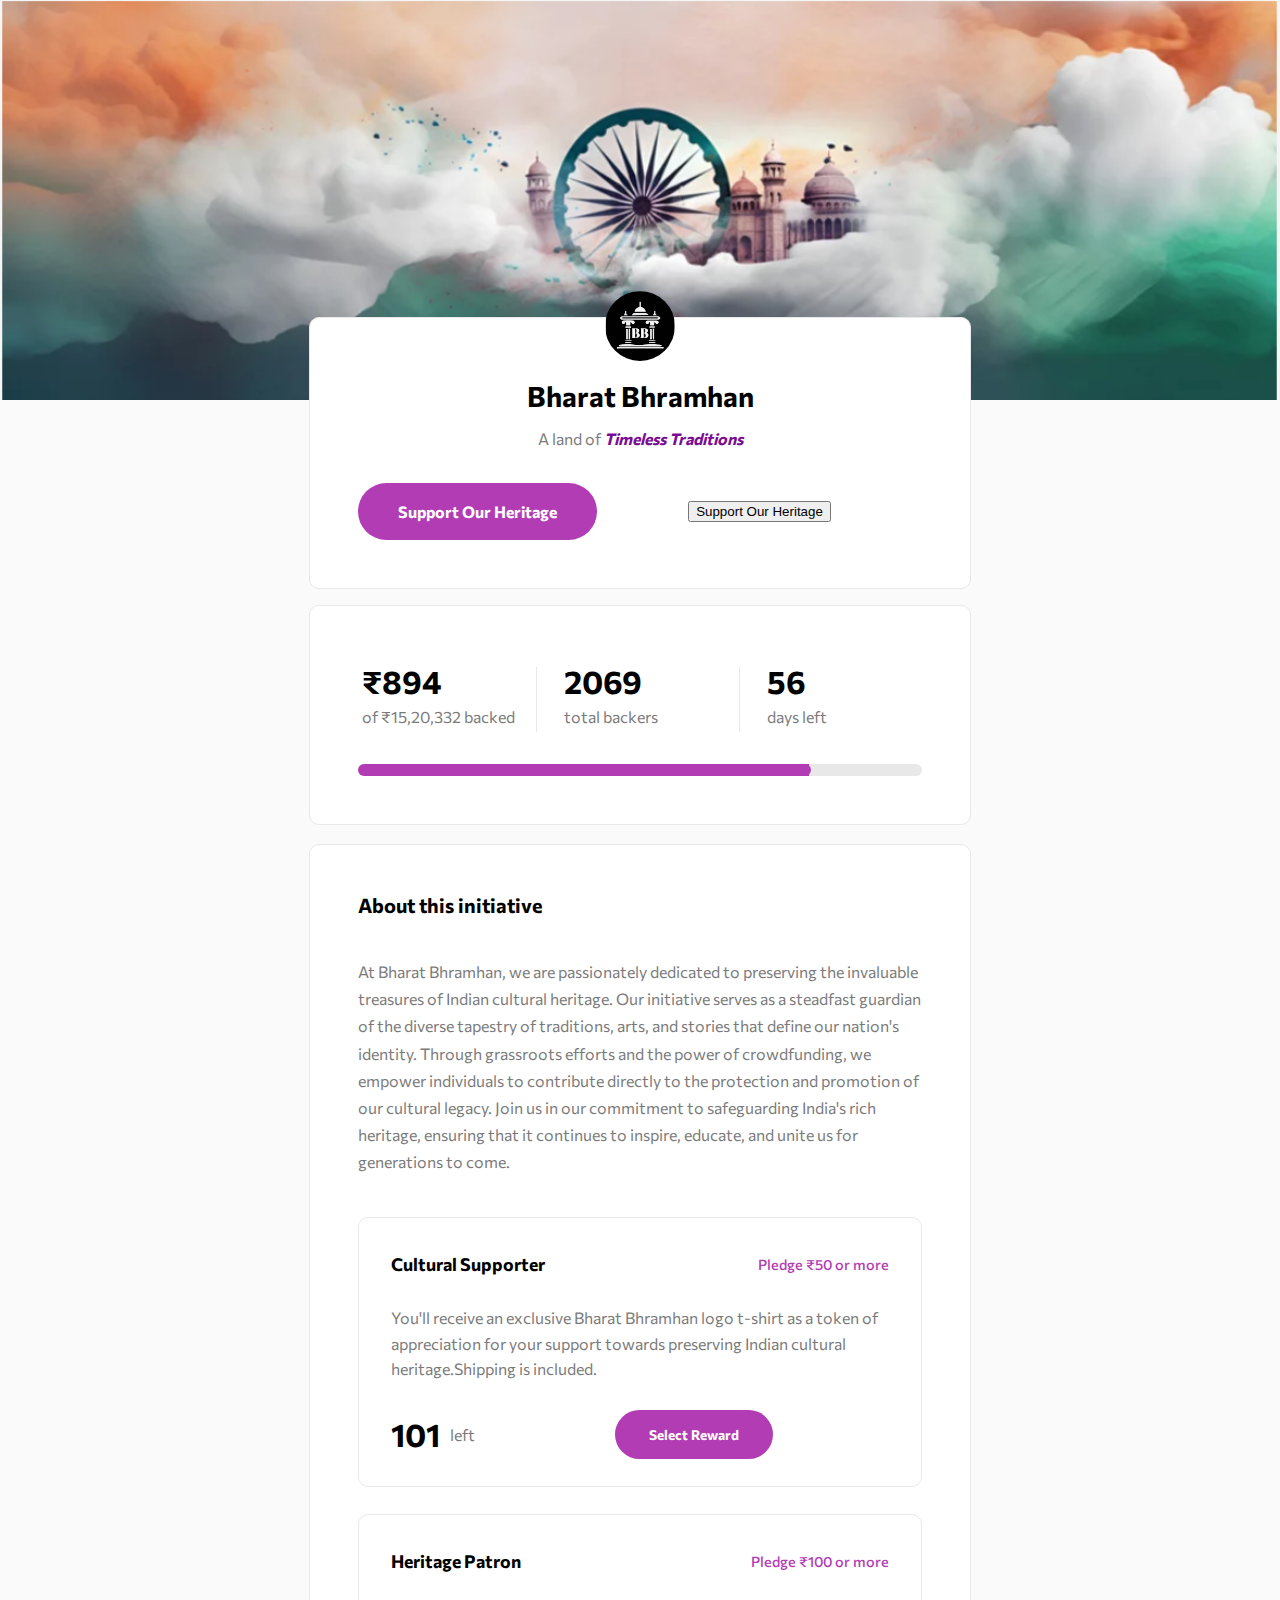
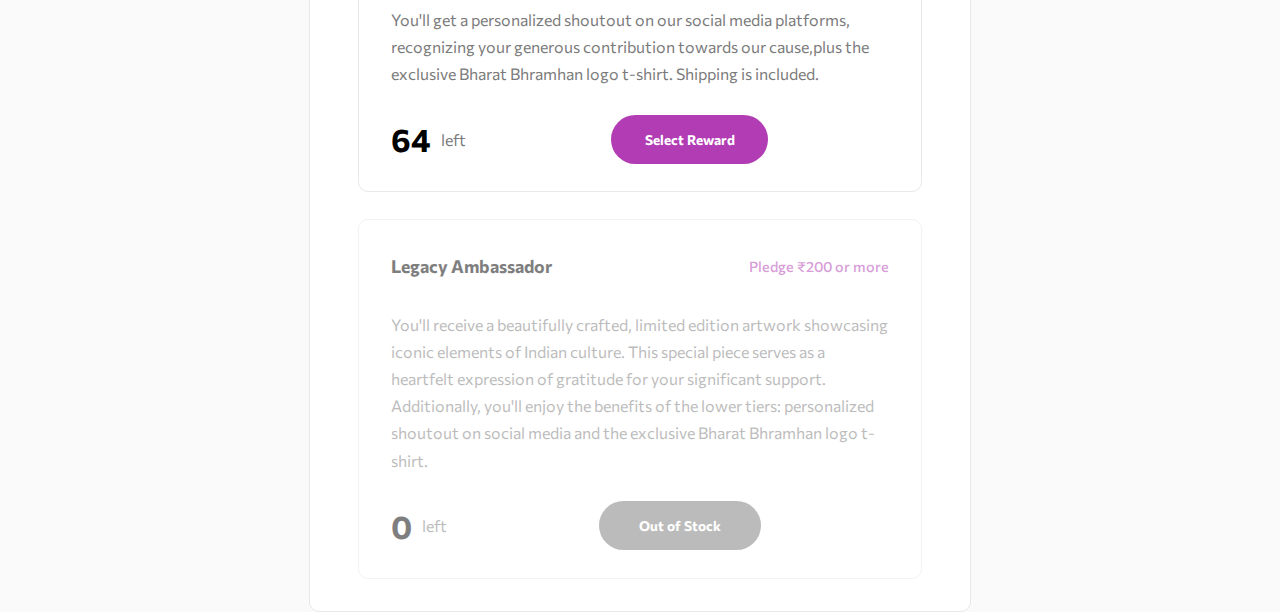
==== commit b8c4bc5c: "Update index.html" ====
--- a/Crowd_Funding Frontend/index.html
+++ b/Crowd_Funding Frontend/index.html
@@ -9,7 +9,7 @@
     <link rel="icon" type="image/png" sizes="32x32" href="images/BB_favicon.png">
     <link rel="stylesheet" href="styles/styles.css">
     <link rel="stylesheet" href="styles/responsive.css">
-    <title>Bharat Bhraman</title>
+    <title>Bharat Bhramhan</title>
 </head>
 
 <body>
@@ -41,12 +41,13 @@
 
                 <section class="intro-info">
 
-                    <h1>Bharat Bhraman</h1>
+                    <h1>Bharat Bhramhan</h1>
                     <p>A  land of <b>Timeless Traditions</b></p>
                 </section>
                 <section class="action-btn">
-
-                    <button type="button" class="back-btn">Support Our Heritage</button>
+                    <a href="#abcd"><button type="button" class="back-btn">Support Our Heritage</button></a>
+                    <a href="#abcd"><button type="button" class="back-btn2">Support Our Heritage</button></a>
+
                     <section class="bookmark">
                         
                         
@@ -61,7 +62,7 @@
 
             <section class="stats-numbers">
 
-                <p class="stat"><span>₹</span><span id="increment-one"></span><br>of ₹1,12,450 backed</p>
+                <p class="stat"><span>₹</span><span id="increment-one"></span><br>of ₹15,20,332 backed</p>
                 <p class="stat"><span id="increment-two">2069</span><br>total backers</p>
                 <p class="stat"><span id="increment-three">56</span><br>days left</p>
             </section>
@@ -74,10 +75,10 @@
             <section class="projects-info">
                 <h2>About this initiative</h2>
                 <p>
-                    At Bharat Bhraman, we are passionately dedicated to preserving the invaluable treasures of Indian cultural heritage. Our initiative serves as a steadfast guardian of the diverse tapestry of traditions, arts, and stories that define our nation's identity. Through grassroots efforts and the power of crowdfunding, we empower individuals to contribute directly to the protection and promotion of our cultural legacy. Join us in our commitment to safeguarding India's rich heritage, ensuring that it continues to inspire, educate, and unite us for generations to come.
+                    At Bharat Bhramhan, we are passionately dedicated to preserving the invaluable treasures of Indian cultural heritage. Our initiative serves as a steadfast guardian of the diverse tapestry of traditions, arts, and stories that define our nation's identity. Through grassroots efforts and the power of crowdfunding, we empower individuals to contribute directly to the protection and promotion of our cultural legacy. Join us in our commitment to safeguarding India's rich heritage, ensuring that it continues to inspire, educate, and unite us for generations to come.
                 </p>
             </section>
-            <section class="project-types">
+            <section class="project-types" id="abcd">
 
                 <section class="item">
 
@@ -85,7 +86,7 @@
                         <h3>Cultural Supporter </h3>
                         <p class="price-range">Pledge ₹50 or more</p>
                     </section>
-                    <p class="item-description">You'll receive an exclusive Bharat Bhraman logo t-shirt as a token of appreciation for your support towards preserving Indian cultural heritage.Shipping is included.</p>
+                    <p class="item-description">You'll receive an exclusive Bharat Bhramhan logo t-shirt as a token of appreciation for your support towards preserving Indian cultural heritage.Shipping is included.</p>
                     <section class="info">
 
                         <p class="capacity"><span class="bamboo-capacity">101</span> left</p>
@@ -98,7 +99,7 @@
                         <h3>Heritage Patron</h3>
                         <p class="price-range">Pledge ₹100 or more</p>
                     </section>
-                    <p class="description">You'll get a personalized shoutout on our social media platforms, recognizing your generous contribution towards our cause,plus the exclusive Bharat Bhraman logo t-shirt. Shipping is included.</p>
+                    <p class="description">You'll get a personalized shoutout on our social media platforms, recognizing your generous contribution towards our cause,plus the exclusive Bharat Bhramhan logo t-shirt. Shipping is included.</p>
                     <section class="info">
 
                         <p class="capacity"><span class="black-capacity">64</span> left</p>
@@ -112,7 +113,7 @@
                         <h3>Legacy Ambassador </h3>
                         <p class="price-range">Pledge ₹200 or more</p>
                     </section>
-                    <p class="description">You'll receive a beautifully crafted, limited edition artwork showcasing iconic elements of Indian culture. This special piece serves as a heartfelt expression of gratitude for your significant support. Additionally, you'll enjoy the benefits of the lower tiers: personalized shoutout on social media and the exclusive Bharat Bhraman logo t-shirt.</p>
+                    <p class="description">You'll receive a beautifully crafted, limited edition artwork showcasing iconic elements of Indian culture. This special piece serves as a heartfelt expression of gratitude for your significant support. Additionally, you'll enjoy the benefits of the lower tiers: personalized shoutout on social media and the exclusive Bharat Bhramhan logo t-shirt.</p>
                     <section class="info">
 
                         <p class="capacity"><span>0</span> left</p>
@@ -156,7 +157,7 @@
                                 <p class="price-range">Pledge ₹50 or more</p>
                                 <p class="capacity"><span class="bamboo-capacity">101</span> left</p>
                             </section>
-                            <p class="description">You'll receive an exclusive Bharat Bhraman logo t-shirt as a token of appreciation for your support towards preserving Indian cultural heritage.Shipping is included
+                            <p class="description">You'll receive an exclusive Bharat Bhramhan logo t-shirt as a token of appreciation for your support towards preserving Indian cultural heritage.Shipping is included
                             </p>
                         </section>
                         <section class="pledge">
@@ -225,7 +226,7 @@
                                 <p class="price-range">Pledge ₹100 or more</p>
                                 <p class="capacity"><span class="black-capacity">64</span> left</p>
                             </section>
-                            <p class="description">You'll get a personalized shoutout on our social media platforms, recognizing your generous contribution towards our cause,plus the exclusive Bharat Bhraman logo t-shirt. Shipping is included.</p>
+                            <p class="description">You'll get a personalized shoutout on our social media platforms, recognizing your generous contribution towards our cause,plus the exclusive Bharat Bhramhan logo t-shirt. Shipping is included.</p>
                         </section>
                         <section class="pledge">
 
@@ -294,7 +295,7 @@
                                 <p class="price-range">Pledge ₹200 or more</p>
                                 <p class="capacity"><span>0</span> left</p>
                             </section>
-                            <p class="description">You'll receive a beautifully crafted, limited edition artwork showcasing iconic elements of Indian culture. This special piece serves as a heartfelt expression of gratitude for your significant support. Additionally, you'll enjoy the benefits of the lower tiers: personalized shoutout on social media and the exclusive Bharat Bhraman logo t-shirt.</</p>
+                            <p class="description">You'll receive a beautifully crafted, limited edition artwork showcasing iconic elements of Indian culture. This special piece serves as a heartfelt expression of gratitude for your significant support. Additionally, you'll enjoy the benefits of the lower tiers: personalized shoutout on social media and the exclusive Bharat Bhramhan logo t-shirt.</</p>
                         </section>
                         <section class="pledge">
 
@@ -325,7 +326,7 @@
 
                 <img src="images/Check-Icon.svg" alt="check" class="check">
                 <section>
-                    <h4>Thank you for your generous pledge to Bharat Bhraman!</h4>
+                    <h4>Thank you for your generous pledge to Bharat Bhramhan!</h4>
                     <p class="description">Your support is invaluable in safeguarding and celebrating the rich cultural heritage of India. Together, we're making a profound impact on preserving our legacy for generations to come.</p>
                 </section>
                 <button class="got-it">Got it!</button>
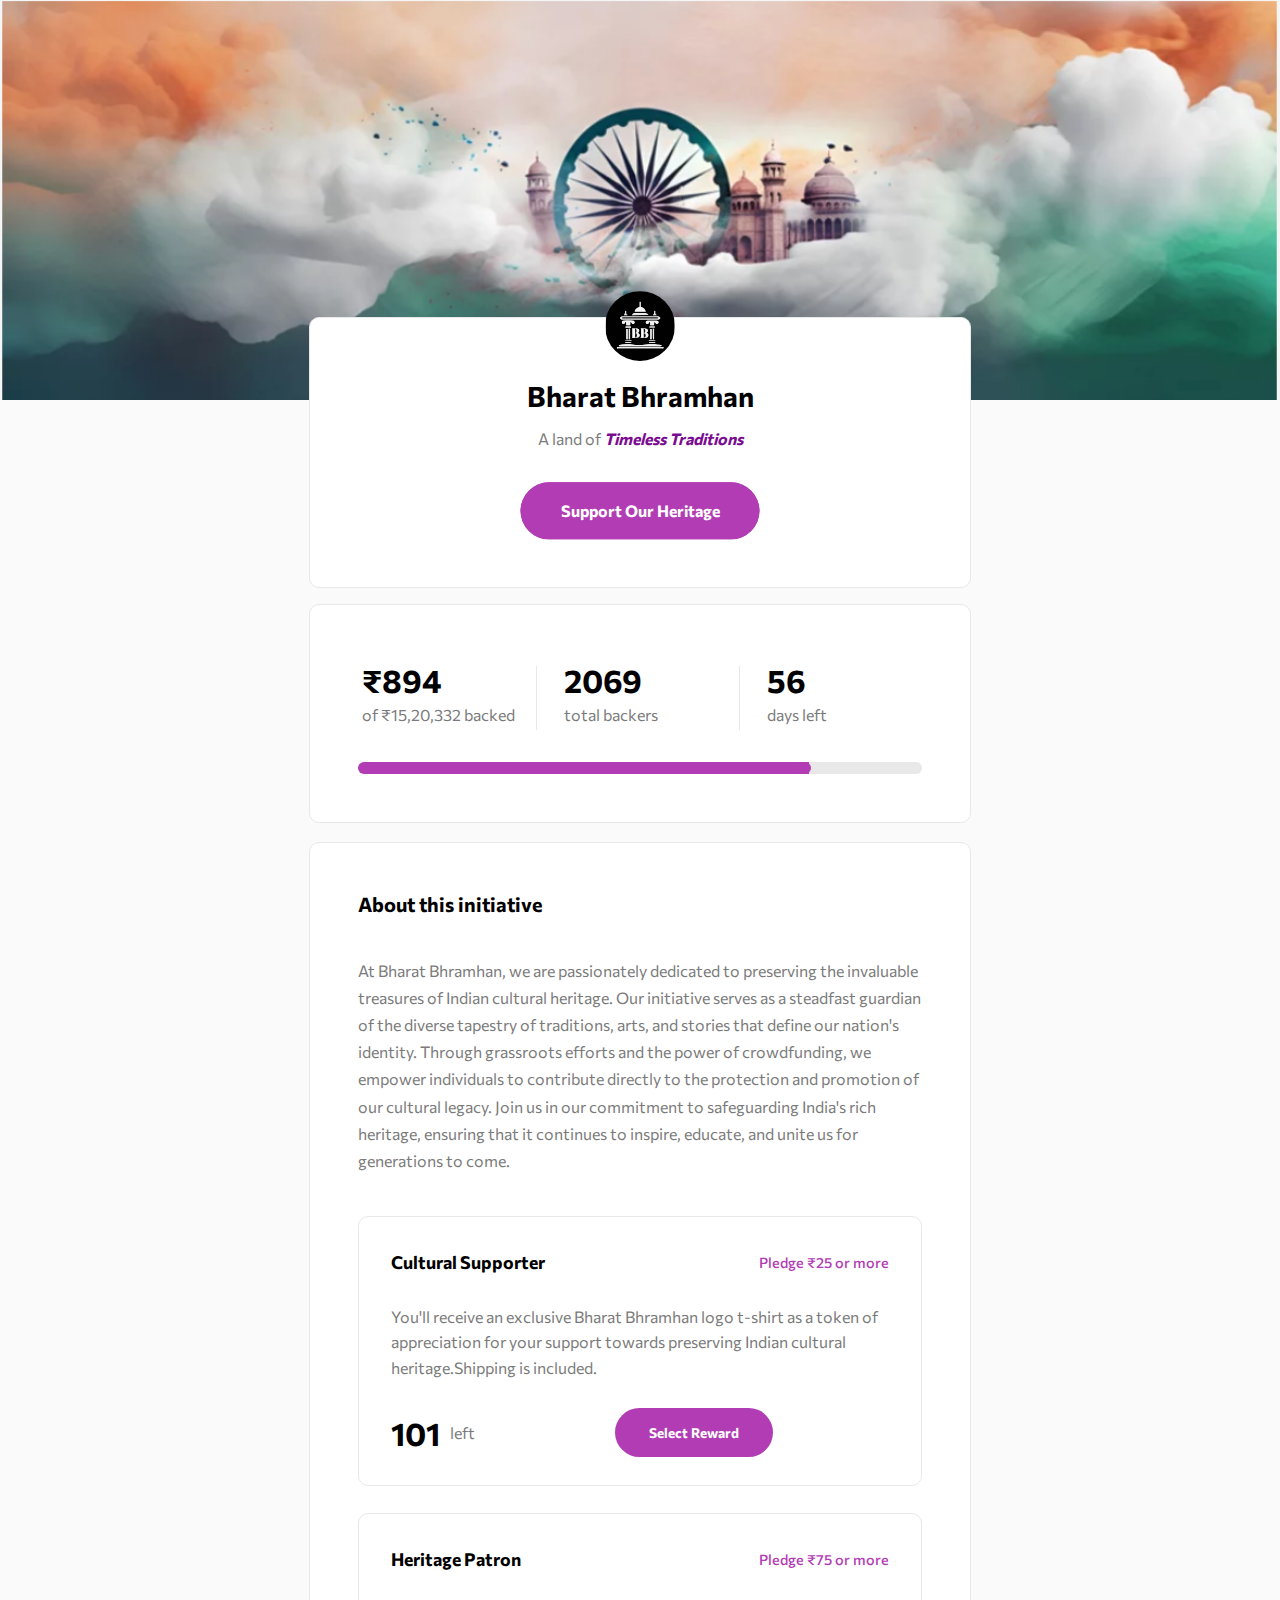
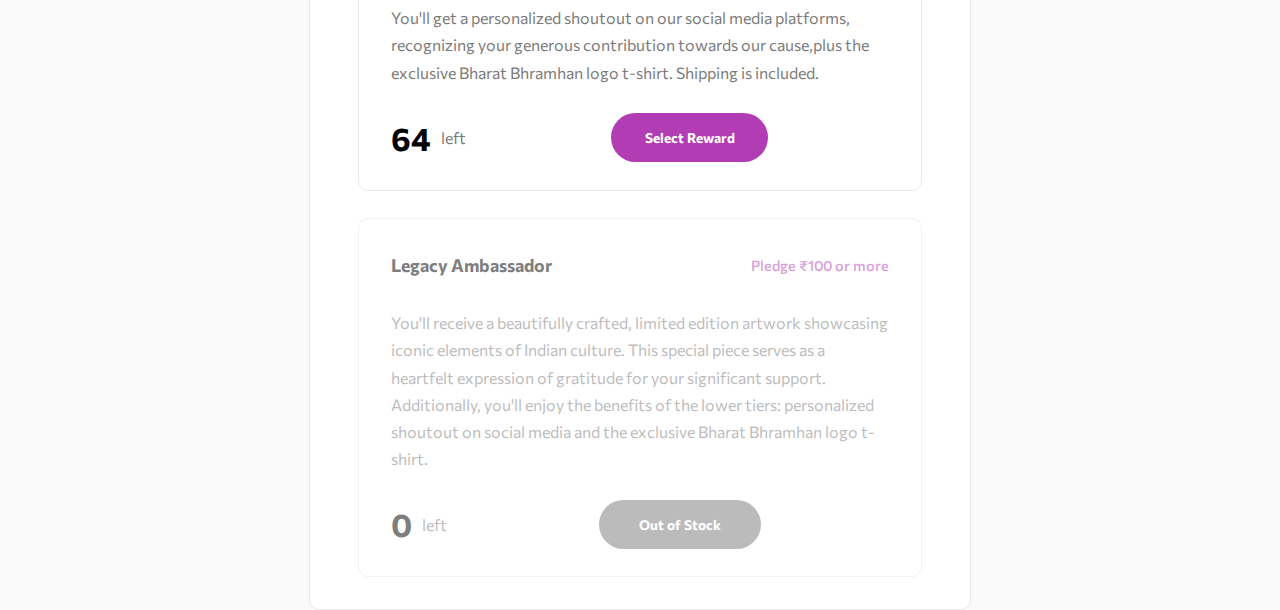
==== commit 1297c5aa: "Update index.html" ====
--- a/Crowd_Funding Frontend/index.html
+++ b/Crowd_Funding Frontend/index.html
@@ -84,7 +84,7 @@
 
                     <section class="item-header">
                         <h3>Cultural Supporter </h3>
-                        <p class="price-range">Pledge ₹50 or more</p>
+                        <p class="price-range">Pledge ₹25 or more</p>
                     </section>
                     <p class="item-description">You'll receive an exclusive Bharat Bhramhan logo t-shirt as a token of appreciation for your support towards preserving Indian cultural heritage.Shipping is included.</p>
                     <section class="info">
@@ -97,7 +97,7 @@
 
                     <section class="item-header">
                         <h3>Heritage Patron</h3>
-                        <p class="price-range">Pledge ₹100 or more</p>
+                        <p class="price-range">Pledge ₹75 or more</p>
                     </section>
                     <p class="description">You'll get a personalized shoutout on our social media platforms, recognizing your generous contribution towards our cause,plus the exclusive Bharat Bhramhan logo t-shirt. Shipping is included.</p>
                     <section class="info">
@@ -111,7 +111,7 @@
                     <section class="item-header">
 
                         <h3>Legacy Ambassador </h3>
-                        <p class="price-range">Pledge ₹200 or more</p>
+                        <p class="price-range">Pledge ₹100 or more</p>
                     </section>
                     <p class="description">You'll receive a beautifully crafted, limited edition artwork showcasing iconic elements of Indian culture. This special piece serves as a heartfelt expression of gratitude for your significant support. Additionally, you'll enjoy the benefits of the lower tiers: personalized shoutout on social media and the exclusive Bharat Bhramhan logo t-shirt.</p>
                     <section class="info">
--- a/Crowd_Funding Frontend/styles/styles.css
+++ b/Crowd_Funding Frontend/styles/styles.css
@@ -17,6 +17,7 @@
 }
 html {
   height: 100vh;
+  scroll-behavior: smooth;
 }
 body {
   -ms-overflow-style: none; /* for Internet Explorer, Edge */
@@ -134,7 +135,24 @@
   border-radius: 30px;
   background-color: var(--moderate-cyan);
   color: var(--white);
-  cursor: pointer;
+  position: absolute;
+  left: 50%;
+  transform: translate(-50%, -50%);
+  cursor: pointer;
+  border: none;
+  font-family: var(--body-font);
+  font-weight: 700;
+  font-size: 1rem;
+}
+.back-btn2 {
+  padding: 1.2rem 2.5rem;
+  border-radius: 30px;
+  background-color: var(--moderate-cyan);
+  color: var(--white);
+  cursor: pointer;
+  position: absolute;
+  left: 50%;
+  transform: translate(-50%, -50%);
   border: none;
   font-family: var(--body-font);
   font-weight: 700;
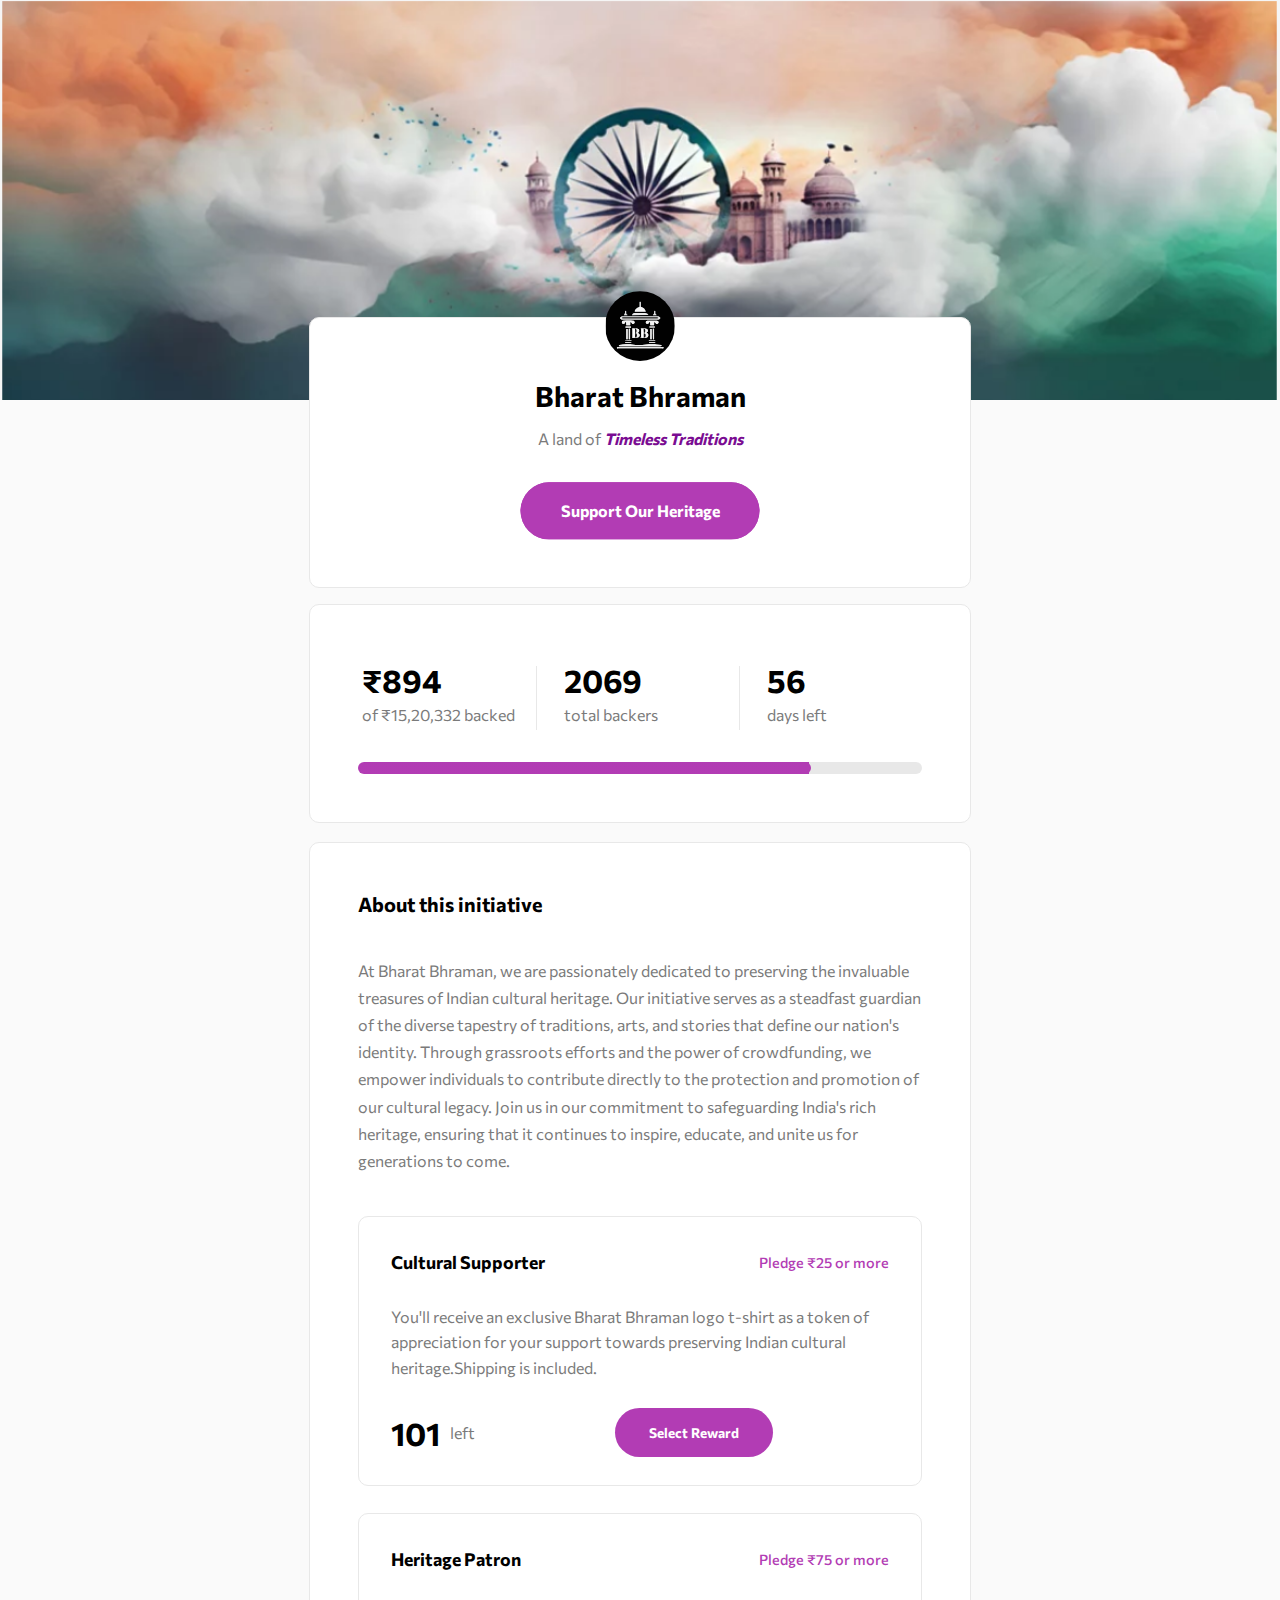
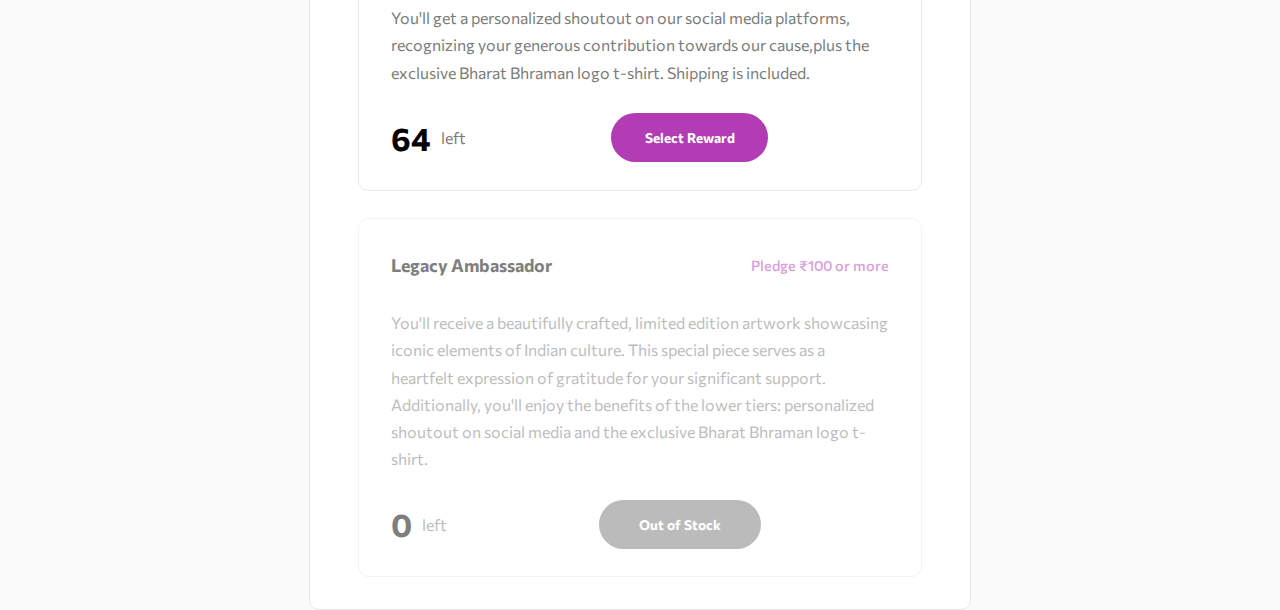
==== commit b1fcea6c: "Update index.html" ====
--- a/Crowd_Funding Frontend/index.html
+++ b/Crowd_Funding Frontend/index.html
@@ -9,7 +9,7 @@
     <link rel="icon" type="image/png" sizes="32x32" href="images/BB_favicon.png">
     <link rel="stylesheet" href="styles/styles.css">
     <link rel="stylesheet" href="styles/responsive.css">
-    <title>Bharat Bhramhan</title>
+    <title>Bharat Bhraman</title>
 </head>
 
 <body>
@@ -41,7 +41,7 @@
 
                 <section class="intro-info">
 
-                    <h1>Bharat Bhramhan</h1>
+                    <h1>Bharat Bhraman</h1>
                     <p>A  land of <b>Timeless Traditions</b></p>
                 </section>
                 <section class="action-btn">
@@ -75,7 +75,7 @@
             <section class="projects-info">
                 <h2>About this initiative</h2>
                 <p>
-                    At Bharat Bhramhan, we are passionately dedicated to preserving the invaluable treasures of Indian cultural heritage. Our initiative serves as a steadfast guardian of the diverse tapestry of traditions, arts, and stories that define our nation's identity. Through grassroots efforts and the power of crowdfunding, we empower individuals to contribute directly to the protection and promotion of our cultural legacy. Join us in our commitment to safeguarding India's rich heritage, ensuring that it continues to inspire, educate, and unite us for generations to come.
+                    At Bharat Bhraman, we are passionately dedicated to preserving the invaluable treasures of Indian cultural heritage. Our initiative serves as a steadfast guardian of the diverse tapestry of traditions, arts, and stories that define our nation's identity. Through grassroots efforts and the power of crowdfunding, we empower individuals to contribute directly to the protection and promotion of our cultural legacy. Join us in our commitment to safeguarding India's rich heritage, ensuring that it continues to inspire, educate, and unite us for generations to come.
                 </p>
             </section>
             <section class="project-types" id="abcd">
@@ -86,7 +86,7 @@
                         <h3>Cultural Supporter </h3>
                         <p class="price-range">Pledge ₹25 or more</p>
                     </section>
-                    <p class="item-description">You'll receive an exclusive Bharat Bhramhan logo t-shirt as a token of appreciation for your support towards preserving Indian cultural heritage.Shipping is included.</p>
+                    <p class="item-description">You'll receive an exclusive Bharat Bhraman logo t-shirt as a token of appreciation for your support towards preserving Indian cultural heritage.Shipping is included.</p>
                     <section class="info">
 
                         <p class="capacity"><span class="bamboo-capacity">101</span> left</p>
@@ -99,7 +99,7 @@
                         <h3>Heritage Patron</h3>
                         <p class="price-range">Pledge ₹75 or more</p>
                     </section>
-                    <p class="description">You'll get a personalized shoutout on our social media platforms, recognizing your generous contribution towards our cause,plus the exclusive Bharat Bhramhan logo t-shirt. Shipping is included.</p>
+                    <p class="description">You'll get a personalized shoutout on our social media platforms, recognizing your generous contribution towards our cause,plus the exclusive Bharat Bhraman logo t-shirt. Shipping is included.</p>
                     <section class="info">
 
                         <p class="capacity"><span class="black-capacity">64</span> left</p>
@@ -113,7 +113,7 @@
                         <h3>Legacy Ambassador </h3>
                         <p class="price-range">Pledge ₹100 or more</p>
                     </section>
-                    <p class="description">You'll receive a beautifully crafted, limited edition artwork showcasing iconic elements of Indian culture. This special piece serves as a heartfelt expression of gratitude for your significant support. Additionally, you'll enjoy the benefits of the lower tiers: personalized shoutout on social media and the exclusive Bharat Bhramhan logo t-shirt.</p>
+                    <p class="description">You'll receive a beautifully crafted, limited edition artwork showcasing iconic elements of Indian culture. This special piece serves as a heartfelt expression of gratitude for your significant support. Additionally, you'll enjoy the benefits of the lower tiers: personalized shoutout on social media and the exclusive Bharat Bhraman logo t-shirt.</p>
                     <section class="info">
 
                         <p class="capacity"><span>0</span> left</p>
@@ -154,10 +154,10 @@
                                 value="bamboo">
                             <section class="item-header">
                                 <h3>Cultural Supporter</h3>
-                                <p class="price-range">Pledge ₹50 or more</p>
+                                <p class="price-range">Pledge ₹25 or more</p>
                                 <p class="capacity"><span class="bamboo-capacity">101</span> left</p>
                             </section>
-                            <p class="description">You'll receive an exclusive Bharat Bhramhan logo t-shirt as a token of appreciation for your support towards preserving Indian cultural heritage.Shipping is included
+                            <p class="description">You'll receive an exclusive Bharat Bhraman logo t-shirt as a token of appreciation for your support towards preserving Indian cultural heritage.Shipping is included
                             </p>
                         </section>
                         <section class="pledge">
@@ -223,10 +223,10 @@
                                 value="black">
                             <section class="item-header">
                                 <h3>Heritage Patron</h3>
-                                <p class="price-range">Pledge ₹100 or more</p>
+                                <p class="price-range">Pledge ₹75 or more</p>
                                 <p class="capacity"><span class="black-capacity">64</span> left</p>
                             </section>
-                            <p class="description">You'll get a personalized shoutout on our social media platforms, recognizing your generous contribution towards our cause,plus the exclusive Bharat Bhramhan logo t-shirt. Shipping is included.</p>
+                            <p class="description">You'll get a personalized shoutout on our social media platforms, recognizing your generous contribution towards our cause,plus the exclusive Bharat Bhraman logo t-shirt. Shipping is included.</p>
                         </section>
                         <section class="pledge">
 
@@ -292,10 +292,10 @@
                                 aria-label="Mahogany Special Edition">
                             <section class="item-header">
                                 <h3>Legacy Ambassador</h3>
-                                <p class="price-range">Pledge ₹200 or more</p>
+                                <p class="price-range">Pledge ₹100 or more</p>
                                 <p class="capacity"><span>0</span> left</p>
                             </section>
-                            <p class="description">You'll receive a beautifully crafted, limited edition artwork showcasing iconic elements of Indian culture. This special piece serves as a heartfelt expression of gratitude for your significant support. Additionally, you'll enjoy the benefits of the lower tiers: personalized shoutout on social media and the exclusive Bharat Bhramhan logo t-shirt.</</p>
+                            <p class="description">You'll receive a beautifully crafted, limited edition artwork showcasing iconic elements of Indian culture. This special piece serves as a heartfelt expression of gratitude for your significant support. Additionally, you'll enjoy the benefits of the lower tiers: personalized shoutout on social media and the exclusive Bharat Bhraman logo t-shirt.</</p>
                         </section>
                         <section class="pledge">
 
@@ -326,7 +326,7 @@
 
                 <img src="images/Check-Icon.svg" alt="check" class="check">
                 <section>
-                    <h4>Thank you for your generous pledge to Bharat Bhramhan!</h4>
+                    <h4>Thank you for your generous pledge to Bharat Bhraman!</h4>
                     <p class="description">Your support is invaluable in safeguarding and celebrating the rich cultural heritage of India. Together, we're making a profound impact on preserving our legacy for generations to come.</p>
                 </section>
                 <button class="got-it">Got it!</button>
